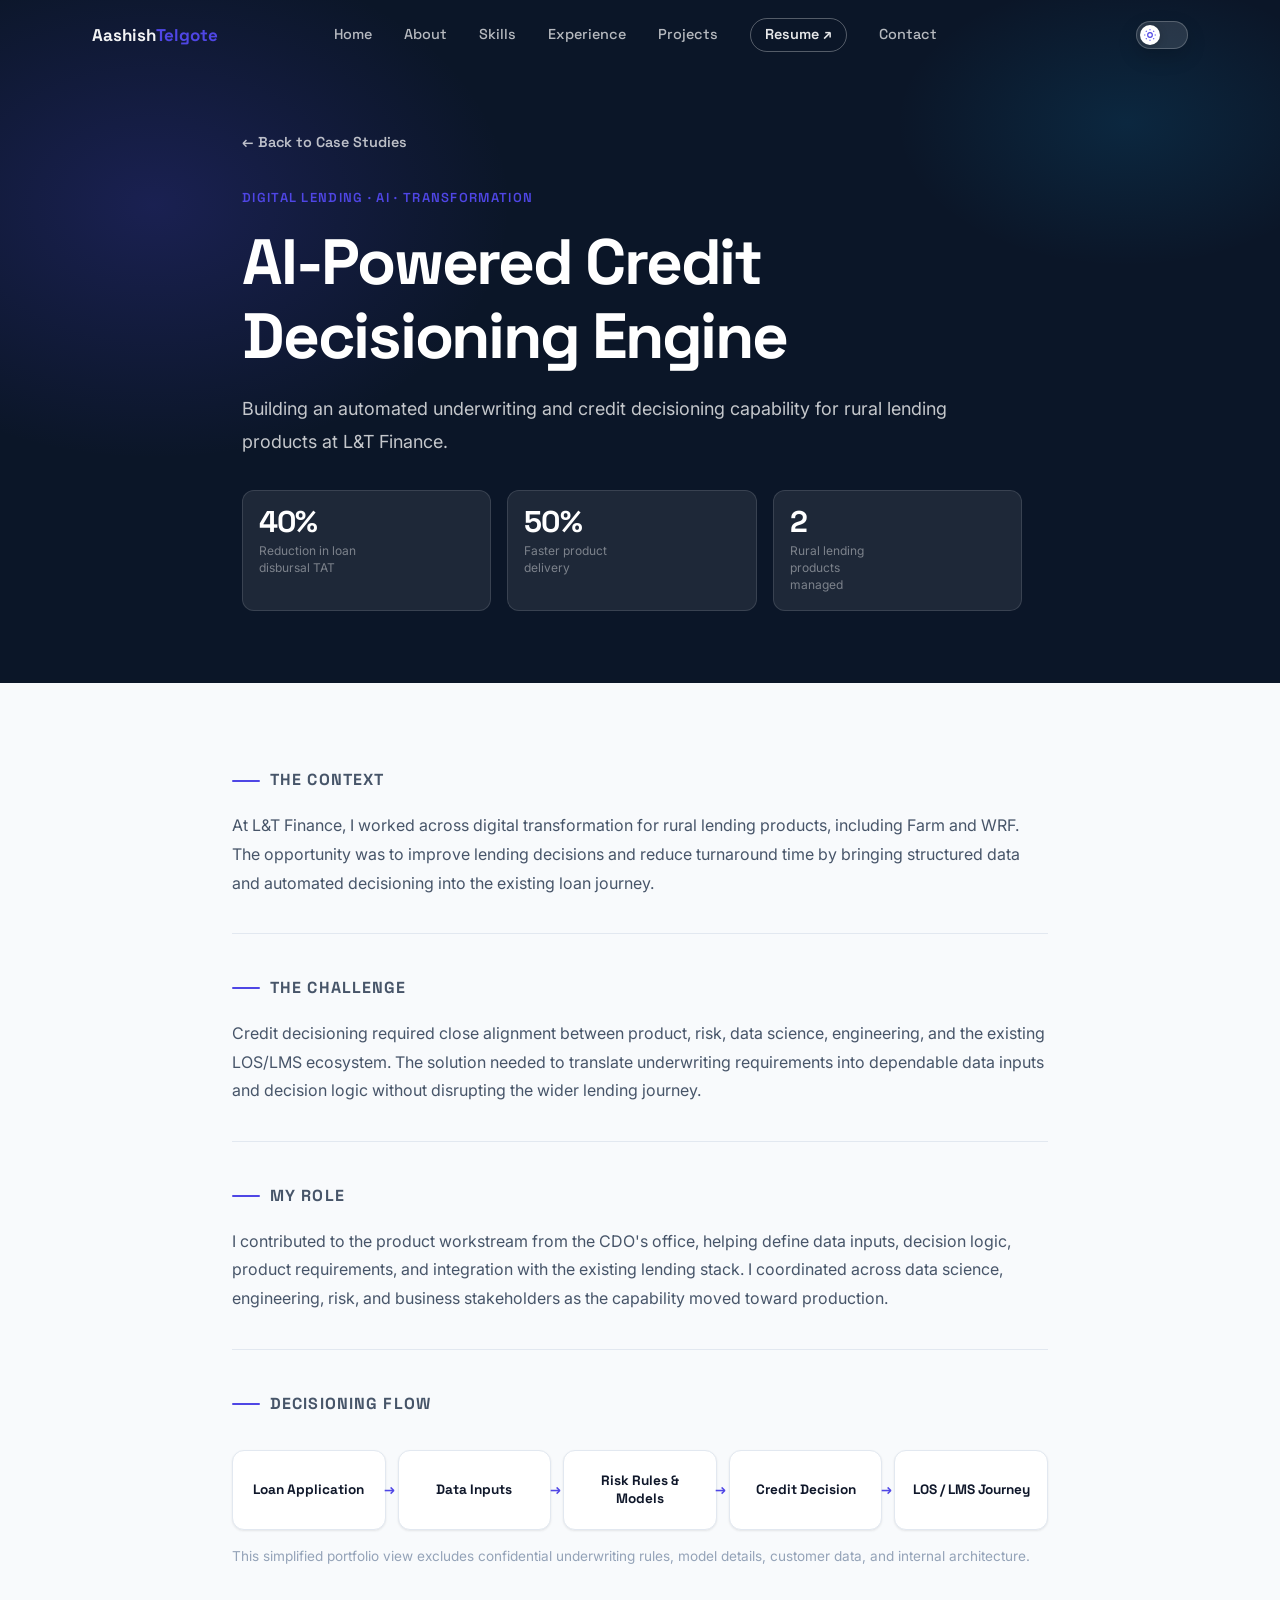
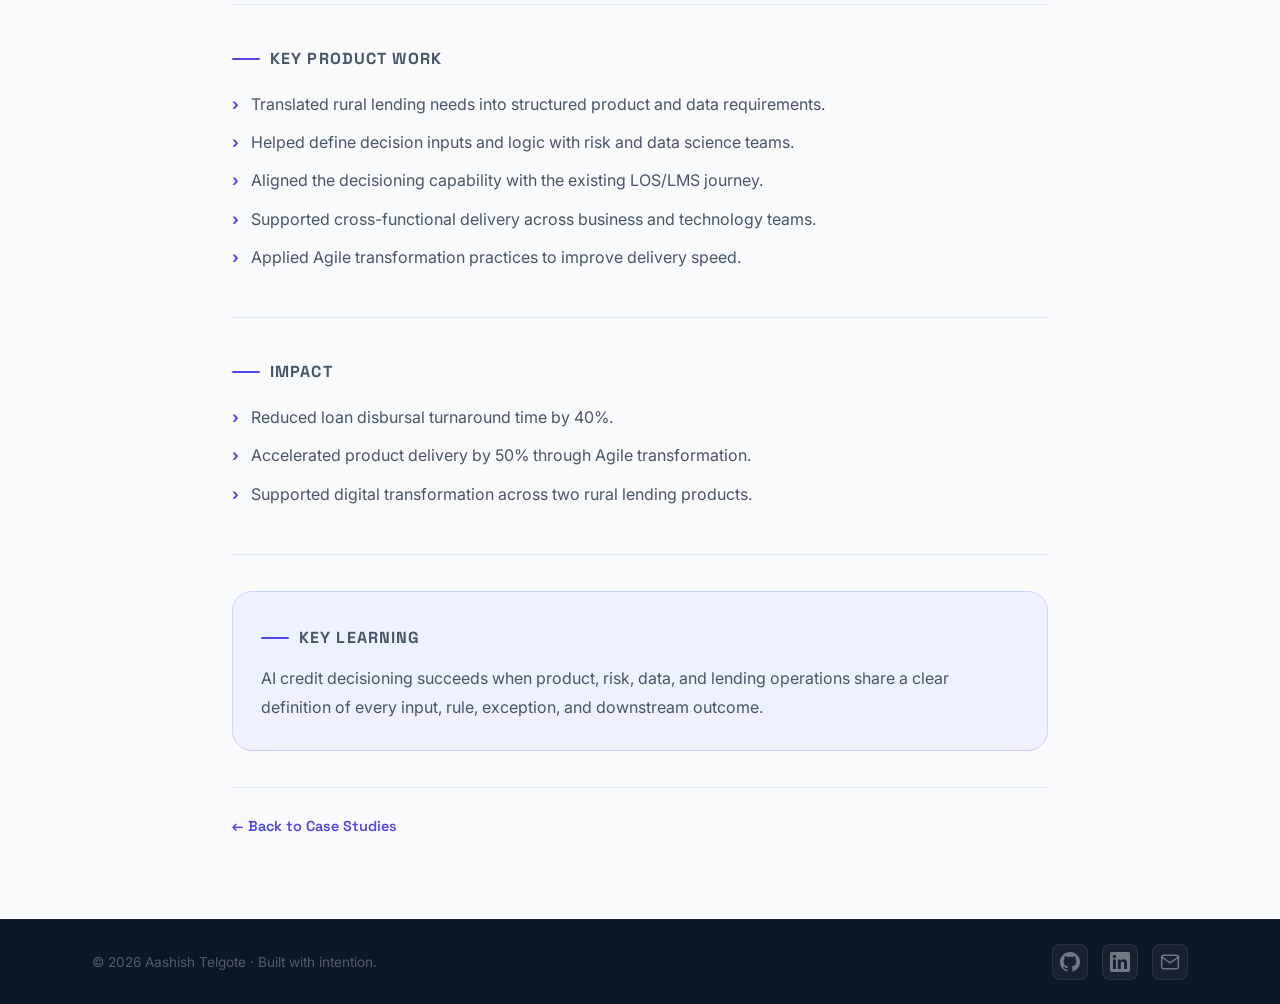
==== projects/ai/credit-decisioning-engine.html @ 2819de30 "Enhance case study carousel and add project pages" ====
<!DOCTYPE html>
<html lang="en">
<head>
  <meta charset="UTF-8" />
  <meta name="viewport" content="width=device-width, initial-scale=1.0" />
  <meta name="description" content="Case study on an AI-powered underwriting and credit decisioning engine for rural lending products at L&amp;T Finance." />
  <title>AI-Powered Credit Decisioning Engine | Aashish Telgote Case Study</title>
  <meta name="author" content="Aashish Telgote">
  <link rel="icon" type="image/svg+xml" href="../../assets/images/favicon/favicon.svg">
  <link rel="icon" type="image/x-icon" href="../../assets/images/favicon/favicon.ico">
  <link rel="icon" type="image/png" sizes="32x32" href="../../assets/images/favicon/favicon-32x32.png">
  <link rel="icon" type="image/png" sizes="16x16" href="../../assets/images/favicon/favicon-16x16.png">
  <link rel="apple-touch-icon" sizes="180x180" href="../../assets/images/favicon/apple-touch-icon.png">
  <link rel="manifest" href="../../assets/images/favicon/site.webmanifest">
  <meta property="og:type" content="article">
  <meta property="og:url" content="https://aashishlabs.github.io/projects/ai/credit-decisioning-engine.html">
  <meta property="og:title" content="AI-Powered Credit Decisioning Engine | Aashish Telgote Case Study">
  <meta property="og:description" content="Building an AI-powered underwriting and credit decisioning engine for rural lending products.">
  <meta property="og:image" content="https://aashishlabs.github.io/assets/images/favicon/og-image.jpg">
  <link rel="preconnect" href="https://fonts.googleapis.com" />
  <link rel="preconnect" href="https://fonts.gstatic.com" crossorigin />
  <link href="https://fonts.googleapis.com/css2?family=Space+Grotesk:wght@400;500;600;700&family=Inter:ital,wght@0,400;0,500;0,600;1,400&display=swap" rel="stylesheet" />
  <script>
    (() => {
      const storedTheme = localStorage.getItem('theme');
      const prefersDark = window.matchMedia('(prefers-color-scheme: dark)').matches;
      document.documentElement.dataset.theme = storedTheme || (prefersDark ? 'dark' : 'light');
    })();
  </script>
  <link rel="stylesheet" href="../../assets/css/style.css?v=1.6" />
</head>
<body>
  <header class="nav" id="nav">
    <div class="container nav__inner">
      <a href="../../index.html#hero" class="nav__logo" aria-label="Home">Aashish<span>Telgote</span></a>
      <nav class="nav__links" id="navLinks" aria-label="Primary navigation">
        <a href="../../index.html#hero">Home</a>
        <a href="../../index.html#about">About</a>
        <a href="../../index.html#skills">Skills</a>
        <a href="../../index.html#experience">Experience</a>
        <a href="../../index.html#case-studies">Projects</a>
        <a href="../../assets/files/Aashish_Telgote_Resume.pdf" class="nav__resume" target="_blank" rel="noopener">Resume ↗</a>
        <a href="../../index.html#contact">Contact</a>
      </nav>
      <button class="theme-toggle" id="themeToggle" type="button" aria-label="Switch to dark mode" aria-pressed="false">
        <span class="theme-toggle__track" aria-hidden="true"><span class="theme-toggle__thumb">
          <svg class="theme-toggle__icon theme-toggle__icon--sun" width="14" height="14" viewBox="0 0 24 24" fill="none" stroke="currentColor" stroke-width="2" aria-hidden="true"><circle cx="12" cy="12" r="4"></circle><path d="M12 2v2"></path><path d="M12 20v2"></path><path d="m4.93 4.93 1.41 1.41"></path><path d="m17.66 17.66 1.41 1.41"></path><path d="M2 12h2"></path><path d="M20 12h2"></path><path d="m6.34 17.66-1.41 1.41"></path><path d="m19.07 4.93-1.41 1.41"></path></svg>
          <svg class="theme-toggle__icon theme-toggle__icon--moon" width="14" height="14" viewBox="0 0 24 24" fill="none" stroke="currentColor" stroke-width="2" aria-hidden="true"><path d="M20.98 12.74A8.5 8.5 0 0 1 11.26 3.02 7.5 7.5 0 1 0 20.98 12.74Z"></path></svg>
        </span></span>
      </button>
      <button type="button" class="nav__toggle" id="navToggle" aria-label="Toggle navigation" aria-expanded="false" aria-controls="navLinks"><span></span><span></span><span></span></button>
    </div>
  </header>

  <main>
    <section class="case-hero section--dark">
      <div class="container case-hero__inner">
        <a href="../../index.html#case-studies" class="case-back">← Back to Case Studies</a>
        <p class="eyebrow">Digital Lending · AI · Transformation</p>
        <h1 class="case-title">AI-Powered Credit Decisioning Engine</h1>
        <p class="case-intro">Building an automated underwriting and credit decisioning capability for rural lending products at L&amp;T Finance.</p>
        <div class="case-metrics" aria-label="Key outcomes">
          <div class="metric"><span class="metric__val">40%</span><span class="metric__label">Reduction in loan disbursal TAT</span></div>
          <div class="metric"><span class="metric__val">50%</span><span class="metric__label">Faster product delivery</span></div>
          <div class="metric"><span class="metric__val">2</span><span class="metric__label">Rural lending products managed</span></div>
        </div>
      </div>
    </section>
    <section class="section">
      <div class="container case-study">
        <article class="case-section reveal"><p class="section-label">The Context</p><p>At L&amp;T Finance, I worked across digital transformation for rural lending products, including Farm and WRF. The opportunity was to improve lending decisions and reduce turnaround time by bringing structured data and automated decisioning into the existing loan journey.</p></article>
        <article class="case-section reveal"><p class="section-label">The Challenge</p><p>Credit decisioning required close alignment between product, risk, data science, engineering, and the existing LOS/LMS ecosystem. The solution needed to translate underwriting requirements into dependable data inputs and decision logic without disrupting the wider lending journey.</p></article>
        <article class="case-section reveal"><p class="section-label">My Role</p><p>I contributed to the product workstream from the CDO's office, helping define data inputs, decision logic, product requirements, and integration with the existing lending stack. I coordinated across data science, engineering, risk, and business stakeholders as the capability moved toward production.</p></article>
        <article class="case-section reveal"><p class="section-label">Decisioning Flow</p><div class="product-flow" aria-label="Simplified credit decisioning flow"><span>Loan Application</span><span>Data Inputs</span><span>Risk Rules &amp; Models</span><span>Credit Decision</span><span>LOS / LMS Journey</span></div><p class="case-note">This simplified portfolio view excludes confidential underwriting rules, model details, customer data, and internal architecture.</p></article>
        <article class="case-section reveal"><p class="section-label">Key Product Work</p><ul class="case-list"><li>Translated rural lending needs into structured product and data requirements.</li><li>Helped define decision inputs and logic with risk and data science teams.</li><li>Aligned the decisioning capability with the existing LOS/LMS journey.</li><li>Supported cross-functional delivery across business and technology teams.</li><li>Applied Agile transformation practices to improve delivery speed.</li></ul></article>
        <article class="case-section reveal"><p class="section-label">Impact</p><ul class="case-list"><li>Reduced loan disbursal turnaround time by 40%.</li><li>Accelerated product delivery by 50% through Agile transformation.</li><li>Supported digital transformation across two rural lending products.</li></ul></article>
        <article class="case-section case-section--learning reveal"><p class="section-label">Key Learning</p><p>AI credit decisioning succeeds when product, risk, data, and lending operations share a clear definition of every input, rule, exception, and downstream outcome.</p></article>
        <div class="case-bottom-nav reveal"><a href="../../index.html#case-studies" class="case-back">← Back to Case Studies</a></div>
      </div>
    </section>
  </main>
  <footer class="footer">
    <div class="container footer__inner">
      <span>© 2026 Aashish Telgote · Built with intention.</span>
      <div class="footer__links">
        <a href="https://github.com/aashishlabs" target="_blank" rel="noopener" aria-label="GitHub" class="footer__icon"><svg width="20" height="20" viewBox="0 0 24 24" fill="currentColor" aria-hidden="true"><path d="M12 0C5.37 0 0 5.37 0 12c0 5.3 3.438 9.8 8.205 11.385.6.113.82-.258.82-.577 0-.285-.01-1.04-.015-2.04-3.338.724-4.042-1.61-4.042-1.61-.546-1.385-1.335-1.755-1.335-1.755-1.087-.744.084-.729.084-.729 1.205.084 1.838 1.236 1.838 1.236 1.07 1.835 2.809 1.305 3.495.998.108-.776.417-1.305.76-1.605-2.665-.3-5.466-1.332-5.466-5.93 0-1.31.465-2.38 1.235-3.22-.135-.303-.54-1.523.105-3.176 0 0 1.005-.322 3.3 1.23.96-.267 1.98-.399 3-.405 1.02.006 2.04.138 3 .405 2.28-1.552 3.285-1.23 3.285-1.23.645 1.653.24 2.873.12 3.176.765.84 1.23 1.91 1.23 3.22 0 4.61-2.805 5.625-5.475 5.92.42.36.81 1.096.81 2.22 0 1.606-.015 2.896-.015 3.286 0 .315.21.69.825.57C20.565 21.795 24 17.295 24 12c0-6.63-5.37-12-12-12"/></svg></a>
        <a href="https://www.linkedin.com/in/aashishtelgote" target="_blank" rel="noopener" aria-label="LinkedIn" class="footer__icon"><svg width="20" height="20" viewBox="0 0 24 24" fill="currentColor" aria-hidden="true"><path d="M20.447 20.452h-3.554v-5.569c0-1.328-.027-3.037-1.852-3.037-1.853 0-2.136 1.445-2.136 2.939v5.667H9.351V9h3.414v1.561h.046c.477-.9 1.637-1.85 3.37-1.85 3.601 0 4.267 2.37 4.267 5.455v6.286zM5.337 7.433a2.062 2.062 0 0 1-2.063-2.065 2.064 2.064 0 1 1 2.063 2.065zm1.782 13.019H3.555V9h3.564v11.452zM22.225 0H1.771C.792 0 0 .774 0 1.729v20.542C0 23.227.792 24 1.771 24h20.451C23.2 24 24 23.227 24 22.271V1.729C24 .774 23.2 0 22.222 0h.003z"/></svg></a>
        <a href="mailto:aashish.telgote@gmail.com" aria-label="Email" class="footer__icon"><svg width="20" height="20" viewBox="0 0 24 24" fill="none" stroke="currentColor" stroke-width="1.75" aria-hidden="true"><path d="M4 4h16c1.1 0 2 .9 2 2v12c0 1.1-.9 2-2 2H4c-1.1 0-2-.9-2-2V6c0-1.1.9-2 2-2z"/><polyline points="22,6 12,13 2,6"/></svg></a>
      </div>
    </div>
  </footer>
  <script>
    (() => {
      'use strict';
      const nav = document.getElementById('nav');
      const onScroll = () => nav.classList.toggle('nav--scrolled', window.scrollY > 60);
      window.addEventListener('scroll', onScroll, { passive: true });
      onScroll();
      const themeToggle = document.getElementById('themeToggle');
      const setTheme = theme => { const isDark = theme === 'dark'; document.documentElement.dataset.theme = theme; localStorage.setItem('theme', theme); themeToggle.setAttribute('aria-pressed', String(isDark)); themeToggle.setAttribute('aria-label', 'Switch to ' + (isDark ? 'light' : 'dark') + ' mode'); };
      setTheme(document.documentElement.dataset.theme || 'light');
      themeToggle.addEventListener('click', () => setTheme(document.documentElement.dataset.theme === 'dark' ? 'light' : 'dark'));
      const toggle = document.getElementById('navToggle');
      const navLinks = document.getElementById('navLinks');
      const closeMobileNav = () => { toggle.setAttribute('aria-expanded', 'false'); nav.classList.remove('nav--menu-open'); navLinks.classList.remove('nav__links--open'); document.body.classList.remove('no-scroll'); };
      toggle.addEventListener('click', () => { const shouldOpen = toggle.getAttribute('aria-expanded') !== 'true'; toggle.setAttribute('aria-expanded', String(shouldOpen)); nav.classList.toggle('nav--menu-open', shouldOpen); navLinks.classList.toggle('nav__links--open', shouldOpen); document.body.classList.toggle('no-scroll', shouldOpen); });
      navLinks.querySelectorAll('a').forEach(link => link.addEventListener('click', closeMobileNav));
      const revealEls = document.querySelectorAll('.reveal');
      if ('IntersectionObserver' in window) { const revealObserver = new IntersectionObserver(entries => { entries.forEach(entry => { if (entry.isIntersecting) { entry.target.classList.add('revealed'); revealObserver.unobserve(entry.target); } }); }, { threshold: 0.12, rootMargin: '0px 0px -40px 0px' }); revealEls.forEach(el => revealObserver.observe(el)); } else { revealEls.forEach(el => el.classList.add('revealed')); }
    })();
  </script>
</body>
</html>
---- assets/css/style.css ----
/* ═══════════════════════════════════════════════
   AASHISH TELGOTE PORTFOLIO — STYLESHEET v3
   Premium Edition: tighter hierarchy, editorial labels
═══════════════════════════════════════════════ */

/* ────────────────────────────────────
   DESIGN TOKENS
──────────────────────────────────── */
:root {
  --bg: #F8FAFC;
  --bg-alt: #F1F5F9;
  --bg-dark: #0B1628;

  --text: #0F172A;
  --text-secondary: #475569;
  --text-muted: #94A3B8;

  --accent: #4F46E5;
  --accent-hover: #4338CA;
  --accent-light: #EEF2FF;
  --accent-border: #C7D2FE;

  --success: #059669;
  --border: #E2E8F0;
  --border-strong: #CBD5E1;

  --font-display: 'Space Grotesk', system-ui, sans-serif;
  --font-body: 'Inter', system-ui, sans-serif;

  --section-py: 5rem;
  --container-width: 1160px;
  --container-px: 2rem;

  --radius-sm: 0.375rem;
  --radius: 0.75rem;
  --radius-lg: 1.25rem;

  --shadow-sm: 0 1px 3px rgba(0,0,0,0.05), 0 1px 2px rgba(0,0,0,0.04);
  --shadow:    0 4px 20px rgba(0,0,0,0.08);
  --shadow-lg: 0 20px 50px rgba(0,0,0,0.13);

  --t: 0.2s ease;
  --t-slow: 0.45s ease;
}

html[data-theme="dark"] {
  color-scheme: dark;

  --bg: #0F172A;
  --bg-alt: #111827;
  --bg-dark: #080F1F;

  --text: #F8FAFC;
  --text-secondary: #CBD5E1;
  --text-muted: #94A3B8;

  --accent: #818CF8;
  --accent-hover: #A5B4FC;
  --accent-light: rgba(129,140,248,0.16);
  --accent-border: rgba(129,140,248,0.36);

  --success: #34D399;
  --border: rgba(148,163,184,0.2);
  --border-strong: rgba(148,163,184,0.34);

  --shadow-sm: 0 1px 3px rgba(0,0,0,0.28), 0 1px 2px rgba(0,0,0,0.18);
  --shadow: 0 4px 20px rgba(0,0,0,0.3);
  --shadow-lg: 0 20px 50px rgba(0,0,0,0.42);
}


/* ────────────────────────────────────
   RESET & BASE
──────────────────────────────────── */
*, *::before, *::after { box-sizing: border-box; margin: 0; padding: 0; }

html {
  scroll-behavior: smooth;
  scroll-padding-top: 4.5rem;
  -webkit-text-size-adjust: 100%;
}

body {
  font-family: 'Inter', system-ui, sans-serif;
  font-family: var(--font-body);
  background-color: #F8FAFC;
  background-color: var(--bg);
  color: #0F172A;
  color: var(--text);
  line-height: 1.65;
  font-size: 1rem;
  -webkit-font-smoothing: antialiased;
}

body.no-scroll { overflow: hidden; }
img  { max-width: 100%; height: auto; display: block; }
a    { color: inherit; text-decoration: none; }
ul   { list-style: none; }
strong { font-weight: 600; }

/* ────────────────────────────────────
   TYPOGRAPHY — PREMIUM HIERARCHY
──────────────────────────────────── */
h1, h2, h3, h4 {
  font-family: 'Space Grotesk', system-ui, sans-serif;
  font-family: var(--font-display);
  font-weight: 700;
  line-height: 1.15;
  letter-spacing: -0.02em;
}

/* Section label: "ABOUT" / "EXPERIENCE" — premium accent-line treatment */
.section-label {
  display: inline-flex;
  align-items: center;
  gap: 0.625rem;
  font-family: 'Space Grotesk', system-ui, sans-serif;
  font-family: var(--font-display);
  font-size: 1rem;
  font-weight: 700;
  letter-spacing: 0.07em;
  text-transform: uppercase;
  color: #4F46E5;
  color: var(--accent);
  margin-bottom: 1rem;
}
.section-label::before {
  content: '';
  display: inline-block;
  width: 28px;
  height: 2px;
  background-color: #4F46E5;
  background-color: var(--accent);
  border-radius: 2px;
  flex-shrink: 0;
}
.section-label--light {
  color: rgba(199,210,254,0.9);
}
.section-label--light::before {
  background-color: rgba(199,210,254,0.7);
}

/* Section heading — confident, not oversized */
.section-heading {
  font-size: clamp(1.625rem, 3.25vw, 2.25rem);
  color: #0F172A;
  color: var(--text);
  margin-bottom: 1.25rem;
  line-height: 1.18;
  letter-spacing: -0.025em;
}
.section-heading--light { color: #ffffff; }

.section-sub {
  font-size: 1.0625rem;
  color: #475569;
  color: var(--text-secondary);
  max-width: 580px;
  margin-bottom: 3rem;
  line-height: 1.75;
}

.eyebrow {
  display: block;
  font-family: 'Space Grotesk', system-ui, sans-serif;
  font-family: var(--font-display);
  font-size: 0.8125rem;
  font-weight: 600;
  letter-spacing: 0.1em;
  text-transform: uppercase;
  color: #4F46E5;
  color: var(--accent);
  margin-bottom: 1.125rem;
}

/* ────────────────────────────────────
   LAYOUT
──────────────────────────────────── */
.container {
  max-width: 1160px;
  max-width: var(--container-width);
  margin-left: auto;
  margin-right: auto;
  padding-left: 2rem;
  padding-right: 2rem;
  padding-left: var(--container-px);
  padding-right: var(--container-px);
}

.section {
  padding-top: 5rem;
  padding-bottom: 5rem;
  padding-top: var(--section-py);
  padding-bottom: var(--section-py);
}
.section--light { background-color: #F1F5F9; background-color: var(--bg-alt); }
.section--dark  { background-color: #0B1628; background-color: var(--bg-dark); color: #fff; }

/* ────────────────────────────────────
   BUTTONS
──────────────────────────────────── */
.btn {
  display: inline-flex;
  align-items: center;
  gap: 0.5rem;
  padding: 0.6875rem 1.5rem;
  border-radius: 0.375rem;
  border-radius: var(--radius-sm);
  font-family: 'Space Grotesk', system-ui, sans-serif;
  font-family: var(--font-display);
  font-weight: 600;
  font-size: 0.9375rem;
  transition: all 0.2s ease;
  cursor: pointer;
  border: 2px solid transparent;
  white-space: nowrap;
}

.btn--primary {
  background-color: #4F46E5;
  background-color: var(--accent);
  color: #ffffff;
  border-color: #4F46E5;
  border-color: var(--accent);
}
.btn--primary:hover {
  background-color: #4338CA;
  background-color: var(--accent-hover);
  border-color: #4338CA;
  border-color: var(--accent-hover);
  transform: translateY(-2px);
  box-shadow: 0 8px 24px rgba(79,70,229,0.35);
}

.btn--ghost {
  background: rgba(255,255,255,0.08);
  color: rgba(255,255,255,0.88);
  border-color: rgba(255,255,255,0.22);
}
.btn--ghost:hover {
  background: rgba(255,255,255,0.16);
  border-color: rgba(255,255,255,0.4);
  transform: translateY(-2px);
}

/* Resume link in nav */
.nav__resume {
  font-family: 'Space Grotesk', system-ui, sans-serif;
  font-family: var(--font-display);
  font-size: 0.875rem;
  font-weight: 600 !important;
  color: rgba(255,255,255,0.9) !important;
  border: 1.5px solid rgba(255,255,255,0.3);
  padding: 0.3rem 0.875rem;
  border-radius: 50px;
  transition: background 0.2s ease, border-color 0.2s ease !important;
}
.nav__resume:hover {
  background: rgba(255,255,255,0.1);
  border-color: rgba(255,255,255,0.6);
  color: rgba(255,255,255,1) !important;
}
.nav__resume::after { display: none !important; }
.nav--scrolled .nav__resume {
  color: #4F46E5 !important;
  color: var(--accent) !important;
  border-color: #C7D2FE !important;
  border-color: var(--accent-border) !important;
  background: #EEF2FF !important;
  background: var(--accent-light) !important;
}
.nav--scrolled .nav__resume:hover {
  background: #C7D2FE !important;
  background: var(--accent-border) !important;
}

/* Hero buttons: both same outline; hover → indigo fill */
.btn--hero {
  background: transparent;
  color: rgba(255,255,255,0.9);
  border: 1.5px solid rgba(255,255,255,0.3);
}
.btn--hero:hover {
  background-color: #4F46E5;
  background-color: var(--accent);
  border-color: #4F46E5;
  border-color: var(--accent);
  color: #ffffff;
  transform: translateY(-2px);
  box-shadow: 0 8px 24px rgba(79,70,229,0.38);
}

/* ────────────────────────────────────
   NAVIGATION
──────────────────────────────────── */
.nav {
  position: fixed;
  top: 0; left: 0; right: 0;
  z-index: 100;
  padding-top: 1.125rem;
  padding-bottom: 1.125rem;
  transition: background 0.45s ease, box-shadow 0.45s ease, padding 0.3s ease;
}
.nav--scrolled {
  background: rgba(248,250,252,0.96);
  backdrop-filter: blur(16px);
  -webkit-backdrop-filter: blur(16px);
  box-shadow: 0 1px 0 #E2E8F0;
  padding-top: 0.75rem;
  padding-bottom: 0.75rem;
}

.nav__inner {
  display: flex;
  flex-direction: row;
  align-items: center;
  gap: 2rem;
}

.nav__logo {
  font-family: 'Space Grotesk', system-ui, sans-serif;
  font-family: var(--font-display);
  font-weight: 700;
  font-size: 1.0625rem;
  color: rgba(255,255,255,0.95);
  flex-shrink: 0;
  transition: color 0.2s ease;
}
.nav--scrolled .nav__logo { color: #0F172A; color: var(--text); }
.nav__logo span { color: #4F46E5; color: var(--accent); }

.nav__links {
  display: flex;
  flex-direction: row;
  align-items: center;
  gap: 2rem;
  margin-left: auto;
  margin-right: auto;
  list-style: none;
  padding: 0;
}
.nav__links a {
  font-family: 'Space Grotesk', system-ui, sans-serif;
  font-family: var(--font-display);
  font-size: 0.9rem;
  font-weight: 500;
  color: rgba(255,255,255,0.7);
  transition: color 0.2s ease;
  position: relative;
  padding-top: 0.25rem;
  padding-bottom: 0.25rem;
}
.nav--scrolled .nav__links a { color: #475569; color: var(--text-secondary); }

.nav__links a::after {
  content: '';
  position: absolute;
  bottom: -2px; left: 0;
  width: 0; height: 2px;
  background: #4F46E5;
  background: var(--accent);
  border-radius: 2px;
  transition: width 0.2s ease;
}
.nav__links a:hover,
.nav__links a.active { color: #fff; }
.nav--scrolled .nav__links a:hover,
.nav--scrolled .nav__links a.active { color: #4F46E5; color: var(--accent); }
.nav__links a:hover::after,
.nav__links a.active::after { width: 100%; }

.nav__toggle {
  display: none;
  flex-direction: column;
  justify-content: center;
  gap: 5px;
  background: none;
  border: none;
  cursor: pointer;
  padding: 6px;
  color: rgba(255,255,255,0.9);
  margin-left: auto;
}
.nav--scrolled .nav__toggle { color: #0F172A; color: var(--text); }
.nav__toggle span {
  display: block;
  width: 22px; height: 2px;
  background: currentColor;
  border-radius: 2px;
  transition: transform 0.2s ease, opacity 0.2s ease;
}


/* Theme toggle */
.theme-toggle {
  display: inline-flex;
  align-items: center;
  justify-content: center;
  flex-shrink: 0;
  margin-left: auto;
  padding: 0;
  background: transparent;
  border: 0;
  cursor: pointer;
  color: #0F172A;
}
.theme-toggle__track {
  position: relative;
  display: inline-flex;
  align-items: center;
  width: 52px;
  height: 28px;
  padding: 3px;
  border-radius: 999px;
  background: rgba(255,255,255,0.12);
  border: 1px solid rgba(255,255,255,0.22);
  box-shadow: 0 8px 20px rgba(0,0,0,0.16);
  transition: background 0.2s ease, border-color 0.2s ease;
}
.theme-toggle__thumb {
  display: inline-flex;
  align-items: center;
  justify-content: center;
  width: 20px;
  height: 20px;
  border-radius: 50%;
  background: #ffffff;
  color: #4F46E5;
  box-shadow: 0 2px 8px rgba(0,0,0,0.2);
  transform: translateX(0);
  transition: transform 0.2s ease, color 0.2s ease, background 0.2s ease;
}
.theme-toggle__icon {
  position: absolute;
  transition: opacity 0.2s ease, transform 0.2s ease;
}
.theme-toggle__icon--moon {
  opacity: 0;
  transform: scale(0.72);
}
.nav--scrolled .theme-toggle__track {
  background: #EEF2FF;
  background: var(--accent-light);
  border-color: #C7D2FE;
  border-color: var(--accent-border);
  box-shadow: none;
}
html[data-theme="dark"] .theme-toggle__track {
  background: rgba(129,140,248,0.22);
  border-color: rgba(165,180,252,0.42);
}
html[data-theme="dark"] .theme-toggle__thumb {
  background: #0F172A;
  color: #C7D2FE;
  transform: translateX(24px);
}
html[data-theme="dark"] .theme-toggle__icon--sun {
  opacity: 0;
  transform: scale(0.72);
}
html[data-theme="dark"] .theme-toggle__icon--moon {
  opacity: 1;
  transform: scale(1);
}

html[data-theme="dark"] .nav--scrolled {
  background: rgba(15,23,42,0.94);
  box-shadow: 0 1px 0 var(--border);
}
html[data-theme="dark"] .nav--scrolled .nav__logo,
html[data-theme="dark"] .nav--scrolled .nav__toggle {
  color: var(--text);
}
html[data-theme="dark"] .nav--scrolled .nav__links a {
  color: var(--text-secondary);
}
html[data-theme="dark"] .nav--scrolled .nav__resume {
  color: var(--accent) !important;
  background: var(--accent-light) !important;
  border-color: var(--accent-border) !important;
}
html[data-theme="dark"] .nav--scrolled .nav__resume:hover {
  background: rgba(129,140,248,0.26) !important;
}
html[data-theme="dark"] .section--light,
html[data-theme="dark"] .project-card__impact {
  background-color: var(--bg-alt);
}
html[data-theme="dark"] .bring-item,
html[data-theme="dark"] .skill-card,
html[data-theme="dark"] .timeline__card,
html[data-theme="dark"] .project-card,
html[data-theme="dark"] .cert-card,
html[data-theme="dark"] .edu-card {
  background: #111827;
  border-color: var(--border);
  box-shadow: var(--shadow-sm);
}
html[data-theme="dark"] .timeline__card--earlier {
  background: #0F172A;
  border-color: var(--border-strong);
}
html[data-theme="dark"] .timeline__dot {
  border-color: var(--bg-alt);
}
html[data-theme="dark"] .timeline__logo--img {
  background: #ffffff;
  border-color: rgba(255,255,255,0.18);
}
html[data-theme="dark"] .timeline__footer,
html[data-theme="dark"] .project-card__impact,
html[data-theme="dark"] .impact-item:first-child {
  border-color: var(--border);
}
html[data-theme="dark"] .project-card:hover,
html[data-theme="dark"] .timeline__card:hover,
html[data-theme="dark"] .cert-card:hover {
  border-color: var(--accent-border);
  box-shadow: var(--shadow);
}
html[data-theme="dark"] .project-card__tag,
html[data-theme="dark"] .tag,
html[data-theme="dark"] .tag--accent,
html[data-theme="dark"] .timeline__period,
html[data-theme="dark"] .cert-card__year {
  background: var(--accent-light);
  border-color: var(--accent-border);
  color: var(--accent);
}

/* ────────────────────────────────────
   HERO — REBALANCED
──────────────────────────────────── */
.hero {
  background-color: #0B1628;
  background-color: var(--bg-dark);
  padding-top: 5.5rem;       /* tighter — content starts just below the nav */
  padding-bottom: 3.5rem;
  min-height: 100vh;
  min-height: 100svh;
  display: flex;
  flex-direction: column;
  align-items: stretch;
  justify-content: center;
  position: relative;
  overflow: hidden;
}

/* Colour wash: subtle radial glow */
.hero::before {
  content: '';
  position: absolute;
  inset: 0;
  background:
    radial-gradient(ellipse 55% 65% at 12% 52%, rgba(79,70,229,0.2) 0%, transparent 58%),
    radial-gradient(ellipse 40% 45% at 88% 18%, rgba(14,165,233,0.13) 0%, transparent 48%);
  pointer-events: none;
  z-index: 0;
}

/* Dot-grid texture */
.hero::after {
  content: '';
  position: absolute;
  inset: 0;
  background-image: radial-gradient(rgba(255,255,255,0.025) 1px, transparent 1px);
  background-size: 30px 30px;
  pointer-events: none;
  z-index: 0;
}

.hero__inner {
  display: grid;
  /* Text gets more space; photo fills right column naturally */
  grid-template-columns: 1.25fr 1fr;
  align-items: flex-start;   /* both columns start at the same top point */
  gap: 3.5rem;
  position: relative;
  z-index: 1;
  width: 100%;
}

.hero__content {
  max-width: 580px;
}

/* HEADLINE: tighter, more controlled */
.hero__headline {
  font-size: clamp(1.875rem, 3.8vw, 3.125rem);
  color: #ffffff;
  line-height: 1.1;
  margin-bottom: 1.25rem;
  letter-spacing: -0.03em;
}
.hero__headline em {
  font-style: normal;
  background: linear-gradient(128deg, #818CF8 15%, #38BDF8 85%);
  -webkit-background-clip: text;
  -webkit-text-fill-color: transparent;
  background-clip: text;
}

.hero__sub {
  font-size: 1.0625rem;
  color: rgba(255,255,255,0.58);
  line-height: 1.75;
  margin-bottom: 2rem;
  max-width: 500px;
}

.hero__actions {
  display: flex;
  flex-direction: row;
  gap: 0.875rem;
  flex-wrap: wrap;
  margin-bottom: 3rem;
}

/* Metrics bar */
.hero__metrics {
  display: flex;
  flex-direction: row;
  gap: 2.5rem;
  padding-top: 2rem;
  border-top: 1px solid rgba(255,255,255,0.09);
  flex-wrap: wrap;
}
.metric__val {
  display: block;
  font-family: 'Space Grotesk', system-ui, sans-serif;
  font-family: var(--font-display);
  font-size: 1.875rem;
  font-weight: 700;
  color: #ffffff;
  line-height: 1;
  letter-spacing: -0.03em;
}
.metric__label {
  display: block;
  font-size: 0.75rem;
  color: rgba(255,255,255,0.42);
  margin-top: 0.375rem;
  line-height: 1.4;
  max-width: 100px;
}

/* Portrait: top-aligned, fills the right column */
.hero__portrait {
  display: flex;
  justify-content: flex-end;  /* pushes photo to the right edge of its column */
  align-items: flex-start;    /* sticks to the top — "top right" positioning */
  padding-top: 0.5rem;        /* subtle top nudge to optically align with headline */
}
.portrait-wrapper {
  width: 100%;
  max-width: 380px;
  aspect-ratio: 4 / 5;       /* portrait orientation — taller than wide */
  border-radius: 1.5rem;      /* rounded rectangular, NOT circular */
  overflow: hidden;
  border: 1px solid rgba(79,70,229,0.25);
  box-shadow:
    0 2px 0 rgba(255,255,255,0.06) inset,   /* subtle top sheen */
    0 24px 64px rgba(0,0,0,0.55),
    0 0 0 1px rgba(79,70,229,0.1);
  background: linear-gradient(145deg, #1a2d4f 0%, #2a3d6b 100%);
}
.portrait-wrapper img {
  width: 100%; height: 100%;
  object-fit: cover;
  object-position: center top;
}

/* Scroll hint */
.hero__scroll-hint {
  position: absolute;
  bottom: 1.75rem;
  left: 50%;
  transform: translateX(-50%);
  display: flex;
  flex-direction: column;
  align-items: center;
  gap: 0.5rem;
  color: rgba(255,255,255,0.25);
  font-size: 0.625rem;
  font-family: 'Space Grotesk', system-ui, sans-serif;
  font-family: var(--font-display);
  letter-spacing: 0.14em;
  text-transform: uppercase;
  z-index: 1;
  animation: bounce 2.4s ease-in-out infinite;
}
@keyframes bounce {
  0%, 100% { transform: translateX(-50%) translateY(0); }
  55%       { transform: translateX(-50%) translateY(7px); }
}

/* ────────────────────────────────────
   ABOUT
──────────────────────────────────── */
.about__grid {
  display: grid;
  grid-template-columns: 1fr 1fr;
  gap: 5rem;
  align-items: start;
}

.about__bio .section-heading { margin-bottom: 1.5rem; }
.about__bio p {
  color: #475569;
  color: var(--text-secondary);
  margin-bottom: 1.125rem;
  line-height: 1.8;
  font-size: 1rem;
}
.about__bio p:last-of-type { margin-bottom: 0; }

.about__links {
  display: flex;
  flex-direction: row;
  gap: 1.5rem;
  margin-top: 2rem;
}
.social-link {
  display: inline-flex;
  align-items: center;
  gap: 0.5rem;
  font-family: 'Space Grotesk', system-ui, sans-serif;
  font-family: var(--font-display);
  font-weight: 600;
  font-size: 0.9rem;
  color: #4F46E5;
  color: var(--accent);
  transition: opacity 0.2s ease;
}
.social-link:hover { opacity: 0.7; }

.pillars-heading {
  font-family: 'Space Grotesk', system-ui, sans-serif;
  font-family: var(--font-display);
  font-size: 0.75rem;
  font-weight: 700;
  letter-spacing: 0.1em;
  text-transform: uppercase;
  color: #94A3B8;
  color: var(--text-muted);
  margin-bottom: 1.625rem;
}

.bring-list {
  display: flex;
  flex-direction: column;
  gap: 1.375rem;
  list-style: none;
  padding: 0;
}
.bring-item {
  display: flex;
  flex-direction: row;
  gap: 0.875rem;
  align-items: flex-start;
  padding: 1rem 1.125rem;
  background: #fff;
  border: 1px solid #E2E8F0;
  border: 1px solid var(--border);
  border-radius: 0.75rem;
  border-radius: var(--radius);
  transition: border-color 0.2s ease, box-shadow 0.2s ease;
}
.bring-item:hover {
  border-color: #C7D2FE;
  border-color: var(--accent-border);
  box-shadow: 0 4px 16px rgba(79,70,229,0.07);
}
.bring-icon {
  font-size: 1.125rem;
  flex-shrink: 0;
  margin-top: 0.1rem;
  line-height: 1;
}
.bring-item strong {
  display: block;
  font-family: 'Space Grotesk', system-ui, sans-serif;
  font-family: var(--font-display);
  font-size: 0.9rem;
  font-weight: 600;
  color: #0F172A;
  color: var(--text);
  margin-bottom: 0.2rem;
}
.bring-item p {
  font-size: 0.875rem;
  color: #475569;
  color: var(--text-secondary);
  line-height: 1.6;
  margin: 0;
}

/* ────────────────────────────────────
   SKILLS
──────────────────────────────────── */
.skills__grid {
  display: grid;
  grid-template-columns: repeat(2, 1fr);
  gap: 1.25rem;
}

.skill-card {
  background: #ffffff;
  border: 1px solid #E2E8F0;
  border: 1px solid var(--border);
  border-radius: 1.25rem;
  border-radius: var(--radius-lg);
  padding: 1.75rem;
  box-shadow: 0 1px 3px rgba(0,0,0,0.05);
  transition: transform 0.2s ease, box-shadow 0.2s ease, border-color 0.2s ease;
}
.skill-card:hover {
  transform: translateY(-3px);
  box-shadow: 0 8px 24px rgba(0,0,0,0.08);
  border-color: #CBD5E1;
  border-color: var(--border-strong);
}
.skill-card--accent {
  background: #EEF2FF;
  background: var(--accent-light);
  border-color: #C7D2FE;
  border-color: var(--accent-border);
}
.skill-card--accent:hover {
  border-color: #a5b4fc;
}
.skill-card__title {
  font-family: 'Space Grotesk', system-ui, sans-serif;
  font-family: var(--font-display);
  font-size: 0.9rem;
  font-weight: 700;
  color: #0F172A;
  color: var(--text);
  margin-bottom: 1.125rem;
  display: flex;
  align-items: center;
  gap: 0.5rem;
}
.skill-card__title::before {
  content: '';
  display: inline-block;
  width: 3px;
  height: 14px;
  background: #4F46E5;
  background: var(--accent);
  border-radius: 2px;
  flex-shrink: 0;
}
.skill-card--accent .skill-card__title::before {
  background: #4F46E5;
  background: var(--accent);
}

.tags {
  display: flex;
  flex-wrap: wrap;
  gap: 0.4375rem;
}
.tag {
  display: inline-block;
  padding: 0.3rem 0.6875rem;
  background: #F1F5F9;
  background: var(--bg-alt);
  border: 1px solid #E2E8F0;
  border: 1px solid var(--border);
  border-radius: 50px;
  font-size: 0.8rem;
  color: #475569;
  color: var(--text-secondary);
  font-weight: 500;
  white-space: nowrap;
  line-height: 1;
  transition: background 0.15s ease, color 0.15s ease;
}
.skill-card__more {
  display: none;
}

.tag:hover {
  background: #E2E8F0;
  color: #0F172A;
}
.tag--accent {
  background: rgba(79,70,229,0.09);
  border-color: #C7D2FE;
  border-color: var(--accent-border);
  color: #4338CA;
  color: var(--accent-hover);
}
.tag--accent:hover {
  background: rgba(79,70,229,0.16);
}

/* ────────────────────────────────────
   EXPERIENCE TIMELINE
──────────────────────────────────── */
.timeline {
  position: relative;
  padding-left: 2.75rem;
}
.timeline::before {
  content: '';
  position: absolute;
  left: 0.5625rem;
  top: 0.7rem;
  bottom: 2rem;
  width: 1.5px;
  background: linear-gradient(to bottom, #4F46E5 0%, rgba(79,70,229,0.06) 100%);
}

.timeline__item {
  position: relative;
  margin-bottom: 2rem;
}
.timeline__item:last-child { margin-bottom: 0; }

.timeline__dot {
  position: absolute;
  left: -2.2rem;
  top: 0.65rem;
  width: 12px; height: 12px;
  border-radius: 50%;
  background: #4F46E5;
  background: var(--accent);
  border: 2.5px solid #F1F5F9;
  border: 2.5px solid var(--bg-alt);
  box-shadow: 0 0 0 3px rgba(79,70,229,0.2);
}
.timeline__dot--muted {
  background: #CBD5E1;
  background: var(--border-strong);
  box-shadow: 0 0 0 3px rgba(0,0,0,0.05);
}

.timeline__card {
  background: #ffffff;
  border: 1px solid #E2E8F0;
  border: 1px solid var(--border);
  border-radius: 1.25rem;
  border-radius: var(--radius-lg);
  padding: 1.625rem 1.875rem;
  box-shadow: 0 1px 3px rgba(0,0,0,0.04);
  transition: box-shadow 0.2s ease, transform 0.2s ease, border-color 0.2s ease;
}
.timeline__card:hover {
  box-shadow: 0 8px 28px rgba(0,0,0,0.09);
  transform: translateX(5px);
  border-color: #CBD5E1;
  border-color: var(--border-strong);
}
.timeline__card--earlier {
  background: #F8FAFC;
  background: var(--bg);
  border-style: dashed;
  border-color: #CBD5E1;
  border-color: var(--border-strong);
}
.timeline__card--earlier:hover { transform: none; }

/* Experience card: company header */
.timeline__header {
  display: flex;
  flex-direction: row;
  align-items: center;
  gap: 0.875rem;
  margin-bottom: 1rem;
}
/* Company logo container */
.timeline__logo {
  width: 56px;
  height: 56px;
  border-radius: 12px;
  flex-shrink: 0;
  overflow: hidden;
  display: flex;
  align-items: center;
  justify-content: center;
}

/* Image logo: white card, tight padding so logo fills the frame */
.timeline__logo--img {
  background: #ffffff;
  border: 1px solid #E2E8F0;
  border: 1px solid var(--border);
  padding: 4px;
  box-shadow: 0 1px 6px rgba(0,0,0,0.08);
}
.timeline__logo--img img {
  width: 100%;
  height: 100%;
  object-fit: contain;
  display: block;
}

.timeline__header-text { flex: 1; min-width: 0; }

/* Footer: date + location at card bottom */
.timeline__footer {
  display: flex;
  flex-direction: row;
  align-items: center;
  gap: 1.5rem;
  margin-top: 1rem;
  padding-top: 0.875rem;
  border-top: 1px solid #E2E8F0;
  border-top: 1px solid var(--border);
  flex-wrap: wrap;
}
.timeline__period,
.timeline__location {
  display: inline-flex;
  align-items: center;
  gap: 0.35rem;
  font-size: 0.8125rem;
  color: #94A3B8;
  color: var(--text-muted);
  font-weight: 500;
  line-height: 1;
}

.timeline__meta {
  display: flex;
  flex-direction: row;
  align-items: center;
  gap: 0.75rem;
  margin-bottom: 0.625rem;
  flex-wrap: wrap;
}
.timeline__period {
  font-family: 'Space Grotesk', system-ui, sans-serif;
  font-family: var(--font-display);
  font-size: 0.75rem;
  font-weight: 700;
  color: #4F46E5;
  color: var(--accent);
  background: #EEF2FF;
  background: var(--accent-light);
  padding: 0.25rem 0.75rem;
  border-radius: 50px;
  line-height: 1;
}
.timeline__location {
  font-size: 0.8125rem;
  color: #94A3B8;
  color: var(--text-muted);
}

.timeline__role {
  font-family: 'Space Grotesk', system-ui, sans-serif;
  font-family: var(--font-display);
  font-size: 1.0625rem;
  font-weight: 700;
  color: #0F172A;
  color: var(--text);
  margin-bottom: 0.15rem;
}
.timeline__org {
  font-size: 0.9rem;
  color: #475569;
  color: var(--text-secondary);
  font-weight: 500;
  margin-bottom: 0.875rem;
}
.timeline__bullets {
  list-style: none;
  padding: 0;
  color: #475569;
  color: var(--text-secondary);
  font-size: 0.9rem;
  line-height: 1.7;
}
.timeline__bullets li {
  padding-left: 1.125rem;
  position: relative;
  margin-bottom: 0.35rem;
}
.timeline__bullets li::before {
  content: '›';
  position: absolute;
  left: 0;
  color: #4F46E5;
  color: var(--accent);
  font-weight: 700;
  line-height: 1.7;
}
.timeline__bullets li:last-child { margin-bottom: 0; }
.timeline__bullets strong { color: #0F172A; color: var(--text); }

/* Earlier roles */
.earlier-roles {
  display: flex;
  flex-direction: column;
  gap: 0.75rem;
}
.earlier-role {
  display: flex;
  flex-direction: row;
  gap: 1rem;
  align-items: center;
}
.earlier-role__title {
  font-family: 'Space Grotesk', system-ui, sans-serif;
  font-family: var(--font-display);
  font-weight: 600;
  font-size: 0.9rem;
  color: #0F172A;
  color: var(--text);
  min-width: 150px;
}
.earlier-role__org {
  font-size: 0.875rem;
  color: #475569;
  color: var(--text-secondary);
}

/* ────────────────────────────────────
   PROJECT CARDS — PREMIUM STYLE
──────────────────────────────────── */
.projects__carousel {
  position: relative;
  margin-top: 1.5rem;
  overflow: hidden;
}
.projects__arrow {
  position: absolute;
  top: 50%;
  z-index: 4;
  display: flex;
  align-items: center;
  justify-content: center;
  width: 3rem;
  height: 4.5rem;
  padding: 0;
  border: 1px solid rgba(148,163,184,0.18);
  border-radius: 999px;
  background: rgba(255,255,255,0.28);
  color: var(--text);
  box-shadow: 0 8px 24px rgba(15,23,42,0.08);
  backdrop-filter: blur(8px);
  opacity: 0.28;
  transform: translateY(-50%);
  font-family: var(--font-display);
  font-size: 2rem;
  line-height: 1;
  cursor: pointer;
  transition: opacity 0.2s ease, background 0.2s ease, transform 0.2s ease;
}
.projects__arrow:hover,
.projects__arrow:focus-visible {
  opacity: 0.95;
  background: rgba(255,255,255,0.82);
  transform: translateY(-50%) scale(1.04);
}
.projects__arrow--previous { left: 0.35rem; }
.projects__arrow--next { right: 0.35rem; }
html[data-theme="dark"] .projects__arrow {
  background: rgba(15,23,42,0.35);
  color: #ffffff;
}
html[data-theme="dark"] .projects__arrow:hover,
html[data-theme="dark"] .projects__arrow:focus-visible {
  background: rgba(15,23,42,0.82);
}
.projects__viewport {
  width: 100%;
  overflow-x: auto;
  overflow-y: hidden;
  padding: 0.75rem 0 1.5rem;
  scrollbar-width: none;
  overscroll-behavior-inline: contain;
  -webkit-overflow-scrolling: touch;
  cursor: grab;
  touch-action: pan-x pan-y pinch-zoom;
}
.projects__viewport::-webkit-scrollbar {
  display: none;
}
.projects__viewport.is-dragging {
  cursor: grabbing;
  user-select: none;
}
.projects__grid {
  display: flex;
  align-items: stretch;
  width: max-content;
  gap: 1.25rem;
}
.projects__grid .project-card {
  flex: 0 0 auto;
  width: clamp(19rem, 27vw, 23rem);
}
.project-card {
  position: relative;
  isolation: isolate;
  background: #ffffff;
  border: 1px solid #E2E8F0;
  border: 1px solid var(--border);
  border-radius: 1.25rem;
  border-radius: var(--radius-lg);
  padding: 0;
  overflow: hidden;
  box-shadow: 0 1px 3px rgba(0,0,0,0.05);
  display: flex;
  flex-direction: column;
  transition: box-shadow 0.25s ease, transform 0.25s ease, border-color 0.25s ease, background 0.25s ease;
}
a.project-card {
  color: inherit;
  -webkit-user-drag: none;
}
.project-card::after {
  content: '';
  position: absolute;
  inset: 0;
  z-index: -1;
  background: linear-gradient(135deg, rgba(79,70,229,0.08), rgba(14,165,233,0.06));
  opacity: 0;
  transition: opacity 0.25s ease;
}
.project-card:hover,
.project-card:focus-within {
  box-shadow: 0 24px 60px rgba(15,23,42,0.16), 0 8px 24px rgba(79,70,229,0.14);
  transform: translateY(-8px);
  border-color: #C7D2FE;
  border-color: var(--accent-border);
}
.project-card:hover::after,
.project-card:focus-within::after {
  opacity: 1;
}

/* Coloured top accent bar - the premium touch */
.project-card::before {
  content: '';
  display: block;
  height: 3px;
  background: linear-gradient(90deg, #4F46E5, #818CF8, #38BDF8);
  flex-shrink: 0;
  transition: height 0.25s ease;
}
.project-card:hover::before,
.project-card:focus-within::before {
  height: 5px;
}

.project-card__body {
  padding: 1.75rem;
  display: flex;
  flex-direction: column;
  gap: 0.625rem;
  flex: 1;
  position: relative;
}
.project-card__body::after {
  content: 'View case study \2192';
  display: inline-flex;
  align-items: center;
  width: fit-content;
  margin-top: 0.25rem;
  color: var(--accent);
  font-family: var(--font-display);
  font-size: 0.8125rem;
  font-weight: 700;
  opacity: 0;
  transform: translateY(4px);
  transition: opacity 0.2s ease, transform 0.2s ease;
}
.project-card:hover .project-card__body::after,
.project-card:focus-within .project-card__body::after {
  opacity: 1;
  transform: translateY(0);
}

.project-card__tag {
  display: inline-block;
  font-size: 0.6875rem;
  font-weight: 700;
  letter-spacing: 0.09em;
  text-transform: uppercase;
  color: #4F46E5;
  color: var(--accent);
  background: #EEF2FF;
  background: var(--accent-light);
  padding: 0.275rem 0.7rem;
  border-radius: 50px;
  width: fit-content;
  line-height: 1;
}
.project-card__title {
  font-family: 'Space Grotesk', system-ui, sans-serif;
  font-family: var(--font-display);
  font-size: 1.0625rem;
  font-weight: 700;
  color: #0F172A;
  color: var(--text);
  line-height: 1.3;
  letter-spacing: -0.015em;
  transition: color 0.2s ease;
}
.project-card:hover .project-card__title,
.project-card:focus-within .project-card__title {
  color: var(--accent);
}
.project-card__org {
  font-size: 0.8125rem;
  color: #94A3B8;
  color: var(--text-muted);
  font-weight: 500;
}
.project-card__desc {
  font-size: 0.9rem;
  color: #475569;
  color: var(--text-secondary);
  line-height: 1.75;
  flex: 1;
}

.project-card__impact {
  display: grid;
  grid-template-columns: 1fr 1fr;
  gap: 0;
  margin-top: auto;
  border-top: 1px solid #E2E8F0;
  border-top: 1px solid var(--border);
  background: #F8FAFC;
  background: var(--bg);
}
.impact-item {
  text-align: center;
  padding: 1rem 0.75rem;
}
.impact-item:first-child {
  border-right: 1px solid #E2E8F0;
  border-right: 1px solid var(--border);
}
.impact-val {
  display: block;
  font-family: 'Space Grotesk', system-ui, sans-serif;
  font-family: var(--font-display);
  font-size: 1.625rem;
  font-weight: 700;
  color: #059669;
  color: var(--success);
  line-height: 1;
  letter-spacing: -0.03em;
}
.impact-label {
  display: block;
  font-size: 0.7rem;
  color: #94A3B8;
  color: var(--text-muted);
  line-height: 1.4;
  margin-top: 0.3rem;
}

/* ────────────────────────────────────
   CERTIFICATIONS
──────────────────────────────────── */
.certs__grid {
  display: grid;
  grid-template-columns: repeat(auto-fill, minmax(265px, 1fr));
  gap: 1rem;
}

.cert-card {
  display: flex;
  flex-direction: row;
  align-items: flex-start;
  gap: 0.875rem;
  background: #ffffff;
  border: 1px solid #E2E8F0;
  border: 1px solid var(--border);
  border-radius: 0.75rem;
  border-radius: var(--radius);
  padding: 1.125rem;
  box-shadow: 0 1px 3px rgba(0,0,0,0.04);
  transition: box-shadow 0.2s ease, transform 0.2s ease, border-color 0.2s ease;
}
.cert-card:hover {
  box-shadow: 0 6px 20px rgba(0,0,0,0.08);
  transform: translateY(-2px);
  border-color: #CBD5E1;
  border-color: var(--border-strong);
}
.cert-card__year {
  font-family: 'Space Grotesk', system-ui, sans-serif;
  font-family: var(--font-display);
  font-size: 0.7rem;
  font-weight: 700;
  color: #4F46E5;
  color: var(--accent);
  background: #EEF2FF;
  background: var(--accent-light);
  padding: 0.3rem 0.5rem;
  border-radius: 0.25rem;
  flex-shrink: 0;
  line-height: 1;
  margin-top: 2px;
  border: 1px solid #C7D2FE;
  border: 1px solid var(--accent-border);
}
.cert-card__name {
  font-size: 0.9rem;
  font-weight: 600;
  color: #0F172A;
  color: var(--text);
  margin-bottom: 0.25rem;
  line-height: 1.4;
}
.cert-card__issuer {
  font-size: 0.8rem;
  color: #94A3B8;
  color: var(--text-muted);
}

/* Education */
.edu__block { margin-top: 3.5rem; }
.edu__grid {
  display: grid;
  grid-template-columns: repeat(auto-fill, minmax(320px, 1fr));
  gap: 1.125rem;
  margin-top: 1.25rem;
}
.edu-card {
  display: flex;
  flex-direction: row;
  align-items: flex-start;
  gap: 1.125rem;
  background: #ffffff;
  border: 1px solid #E2E8F0;
  border: 1px solid var(--border);
  border-radius: 0.75rem;
  border-radius: var(--radius);
  padding: 1.375rem;
  box-shadow: 0 1px 3px rgba(0,0,0,0.04);
}
.edu-card__year {
  font-family: 'Space Grotesk', system-ui, sans-serif;
  font-family: var(--font-display);
  font-size: 0.75rem;
  font-weight: 700;
  color: #94A3B8;
  color: var(--text-muted);
  flex-shrink: 0;
  padding-top: 0.175rem;
  white-space: nowrap;
}
.edu-card__degree {
  font-size: 0.9625rem;
  font-weight: 600;
  color: #0F172A;
  color: var(--text);
  margin-bottom: 0.3rem;
  line-height: 1.35;
}
.edu-card__school {
  font-size: 0.85rem;
  color: #475569;
  color: var(--text-secondary);
}

/* ────────────────────────────────────
   CONTACT
──────────────────────────────────── */
.contact__inner {
  max-width: 720px;
  margin-left: auto;
  margin-right: auto;
  text-align: center;
}
.contact__sub {
  color: rgba(255,255,255,0.58);
  font-size: 1rem;
  line-height: 1.8;
  margin-bottom: 2.5rem;
}
.contact__links {
  display: flex;
  flex-direction: row;
  flex-wrap: wrap;
  gap: 1.5rem;
  justify-content: center;
  align-items: center;
}
.contact-link {
  display: inline-flex;
  align-items: center;
  gap: 0.5rem;
  color: rgba(255,255,255,0.65);
  font-size: 0.9375rem;
  font-weight: 500;
  transition: color 0.2s ease;
}
.contact-link:hover { color: rgba(255,255,255,1); }

/* ────────────────────────────────────
   FOOTER
──────────────────────────────────── */
.footer {
  background-color: #0B1628;
  background-color: var(--bg-dark);
  border-top: 1px solid rgba(255,255,255,0.06);
  padding-top: 1.5rem;
  padding-bottom: 1.5rem;
}
.footer__inner {
  display: flex;
  flex-direction: row;
  justify-content: space-between;
  align-items: center;
  gap: 1rem;
  flex-wrap: wrap;
  font-size: 0.85rem;
  color: rgba(255,255,255,0.3);
}
.footer__links {
  display: flex;
  flex-direction: row;
  gap: 0.875rem;
  align-items: center;
}
.footer__icon {
  display: inline-flex;
  align-items: center;
  justify-content: center;
  width: 36px;
  height: 36px;
  border-radius: 8px;
  color: rgba(255,255,255,0.4);
  background: rgba(255,255,255,0.05);
  border: 1px solid rgba(255,255,255,0.08);
  transition: color 0.2s ease, background 0.2s ease, transform 0.2s ease;
}
.footer__icon:hover {
  color: rgba(255,255,255,0.9);
  background: rgba(255,255,255,0.1);
  transform: translateY(-2px);
}

/* ────────────────────────────────────
   SCROLL REVEAL
──────────────────────────────────── */
.reveal {
  opacity: 0;
  transform: translateY(20px);
  transition: opacity 0.5s ease, transform 0.5s ease;
}
.reveal.revealed {
  opacity: 1;
  transform: translateY(0);
}
.skills__grid   .reveal:nth-child(2) { transition-delay: 0.08s; }
.skills__grid   .reveal:nth-child(3) { transition-delay: 0.16s; }
.skills__grid   .reveal:nth-child(4) { transition-delay: 0.24s; }
.projects__grid .reveal:nth-child(2) { transition-delay: 0.09s; }
.projects__grid .reveal:nth-child(3) { transition-delay: 0.18s; }

/* ────────────────────────────────────
   RESPONSIVE — TABLET
──────────────────────────────────── */
@media (max-width: 1024px) {
  .projects__grid .project-card { width: min(44vw, 23rem); }
  .about__grid { gap: 3rem; }
  .portrait-wrapper { max-width: 300px; }
  .hero__inner { grid-template-columns: 1.3fr 1fr; gap: 2.5rem; }
}
@media (max-width: 900px) {
  .skills__grid { grid-template-columns: 1fr; }
}

/* ────────────────────────────────────
   RESPONSIVE — MOBILE
──────────────────────────────────── */
@media (max-width: 768px) {
  .projects__arrow { display: none; }
  :root {
    --section-py: 3.5rem;
    --container-px: 1.25rem;
  }

  .nav {
    z-index: 1000;
  }
  .nav__inner {
    min-height: 44px;
  }
  .nav__links {
    display: none;
    position: fixed;
    top: 0;
    right: 0;
    bottom: 0;
    left: 0;
    min-height: 100dvh;
    background: rgba(11,22,40,0.98);
    flex-direction: column;
    align-items: center;
    justify-content: flex-start;
    gap: 1.25rem;
    z-index: 90;
    margin: 0;
    padding: 5.75rem 1.5rem 2rem;
    overflow-y: auto;
  }
  .nav__links--open { display: flex; }
  .nav__links a { font-size: 1.2rem; color: rgba(255,255,255,0.85); }
  .nav__links--open a,
  .nav--scrolled .nav__links--open a,
  html[data-theme="dark"] .nav--scrolled .nav__links--open a {
    color: rgba(255,255,255,0.88);
  }
  .nav__links--open a.active,
  .nav__links--open a:hover,
  .nav--scrolled .nav__links--open a.active,
  .nav--scrolled .nav__links--open a:hover {
    color: #ffffff;
  }
  .nav__links--open .nav__resume,
  .nav--scrolled .nav__links--open .nav__resume,
  html[data-theme="dark"] .nav--scrolled .nav__links--open .nav__resume {
    color: #ffffff !important;
    background: rgba(255,255,255,0.08) !important;
    border-color: rgba(255,255,255,0.28) !important;
  }
  .nav__links a::after { display: none; }
  /* btn--nav removed */
  .theme-toggle { margin-left: auto; }
  .nav__toggle {
    display: flex;
    align-items: center;
    width: 44px;
    height: 44px;
    margin-left: 0;
    padding: 0;
    position: relative;
    z-index: 130;
  }
  .nav--menu-open .nav__toggle,
  .nav--scrolled.nav--menu-open .nav__toggle,
  html[data-theme="dark"] .nav--scrolled.nav--menu-open .nav__toggle {
    color: #ffffff;
    opacity: 1;
  }
  .nav--menu-open .theme-toggle {
    position: relative;
    z-index: 130;
  }

  .hero { padding-top: 6rem; padding-bottom: 3.5rem; min-height: auto; }
  .hero__inner { grid-template-columns: 1fr; text-align: center; gap: 2rem; }
  .hero__portrait { order: -1; justify-content: center; padding-top: 0; }
  .portrait-wrapper { max-width: 200px; aspect-ratio: 1 / 1; border-radius: 1rem; }
  .hero__actions  { justify-content: center; }
  .hero__metrics  { justify-content: center; gap: 2rem; }
  .hero__sub      { margin-left: auto; margin-right: auto; }
  .eyebrow        { text-align: center; }
  .section-label  { justify-content: center; }

  .about__grid    { grid-template-columns: 1fr; gap: 2.5rem; }
  .skills__grid   { gap: 1rem; }
  .skill-card     { display: flex; flex-direction: column; overflow: hidden; padding: 1.25rem; }
  .skill-card__title { margin-bottom: 0.875rem; }
  .tags           { gap: 0.375rem; min-width: 0; }
  .tag            { max-width: 100%; white-space: normal; overflow-wrap: anywhere; font-size: 0.75rem; line-height: 1.25; padding: 0.25rem 0.6rem; }
  .skill-card:not(.skill-card--expanded) .tag:nth-child(n+9) { display: none; }
  .skill-card__more {
    display: inline-flex;
    align-items: center;
    justify-content: center;
    align-self: flex-end;
    width: 2rem;
    height: 1.5rem;
    margin-top: 0.625rem;
    padding: 0;
    border: 0;
    border-radius: 999px;
    background: transparent;
    color: var(--text-muted);
    font-family: var(--font-display);
    font-size: 1rem;
    font-weight: 700;
    line-height: 1;
    cursor: pointer;
  }
  .skill-card__more[aria-expanded="true"] {
    width: auto;
    height: auto;
    padding: 0.15rem 0.25rem;
    font-size: 0.75rem;
    color: var(--accent);
  }
  .projects__grid .project-card { width: min(82vw, 23rem); }
  .timeline { padding-left: 2rem; }
  .timeline__card { padding: 1.25rem 1.375rem; }
  .earlier-role { flex-direction: column; gap: 0.15rem; align-items: flex-start; }
  .earlier-role__title { min-width: unset; }
  .contact__links { flex-direction: column; align-items: center; }
}

@media (max-width: 480px) {
  .hero__headline { font-size: 1.875rem; }
  .hero__metrics  { gap: 1.5rem; }
  .metric__val    { font-size: 1.625rem; }
  .skills__grid    { gap: 0.875rem; }
  .skill-card      { padding: 1rem; border-radius: 1rem; }
  .skill-card__title { font-size: 0.875rem; }
  .tags {
    display: grid;
    grid-template-columns: repeat(2, minmax(0, 1fr));
  }
  .tag {
    display: flex;
    align-items: center;
    justify-content: center;
    min-height: 2.25rem;
    border-radius: 0.625rem;
    text-align: center;
    line-height: 1.25;
    overflow-wrap: anywhere;
  }
  .skill-card__more {
    width: 2rem;
    margin-top: 0.625rem;
    margin-left: auto;
  }
  .skill-card__more[aria-expanded="true"] {
    width: auto;
  }
  .projects__carousel .project-card__impact { grid-template-columns: 1fr 1fr; }
  .projects__carousel .impact-item:first-child { border-right: 1px solid var(--border); border-bottom: 0; }
  .footer__inner  { justify-content: center; text-align: center; }
}

/* ────────────────────────────────────
   ACCESSIBILITY & FOCUS
──────────────────────────────────── */
:focus-visible {
  outline: 2px solid #4F46E5;
  outline-offset: 3px;
  border-radius: 3px;
}

@media (prefers-reduced-motion: reduce) {
  .reveal, .reveal.revealed { opacity: 1; transform: none; transition: none; }
  .projects__grid .project-card[aria-hidden="true"] { display: none; }
  * { animation-duration: 0.01ms !important; transition-duration: 0.01ms !important; }
}

/* Case study page */
.case-hero {
  padding-top: 8rem;
  padding-bottom: 4.5rem;
  position: relative;
  overflow: hidden;
}
.case-hero::before {
  content: '';
  position: absolute;
  inset: 0;
  background:
    radial-gradient(ellipse 45% 60% at 12% 30%, rgba(79,70,229,0.22) 0%, transparent 62%),
    radial-gradient(ellipse 36% 42% at 88% 18%, rgba(14,165,233,0.12) 0%, transparent 50%);
  pointer-events: none;
}
.case-hero__inner {
  position: relative;
  z-index: 1;
  max-width: 860px;
}
.case-back {
  display: inline-flex;
  margin-bottom: 2rem;
  color: rgba(255,255,255,0.72);
  font-family: var(--font-display);
  font-size: 0.9rem;
  font-weight: 600;
  transition: color 0.2s ease;
}
.case-back:hover { color: #ffffff; }
.case-title {
  color: #ffffff;
  font-size: clamp(2.25rem, 5vw, 4rem);
  letter-spacing: -0.035em;
  margin-bottom: 1.25rem;
}
.case-intro {
  color: rgba(255,255,255,0.76);
  font-size: 1.125rem;
  line-height: 1.8;
  max-width: 720px;
  margin-bottom: 2rem;
}
.case-metrics {
  display: grid;
  grid-template-columns: repeat(3, minmax(0, 1fr));
  gap: 1rem;
  max-width: 780px;
}
.case-metrics .metric {
  background: rgba(255,255,255,0.08);
  border: 1px solid rgba(255,255,255,0.12);
  border-radius: var(--radius);
  padding: 1rem;
  min-width: 0;
}
.case-study { max-width: 880px; }
.case-section {
  border-bottom: 1px solid var(--border);
  padding-bottom: 2.25rem;
  margin-bottom: 2.25rem;
}
.case-section p,
.case-list {
  color: var(--text-secondary);
  font-size: 1rem;
  line-height: 1.8;
}
.case-list {
  list-style: none;
  padding: 0;
}
.case-list li {
  position: relative;
  padding-left: 1.2rem;
  margin-bottom: 0.6rem;
}
.case-list li::before {
  content: '\203A';
  position: absolute;
  left: 0;
  color: var(--accent);
  font-weight: 700;
}
.product-flow {
  display: grid;
  grid-template-columns: repeat(5, minmax(0, 1fr));
  gap: 0.75rem;
  margin: 1rem 0;
}
.product-flow span {
  position: relative;
  display: flex;
  align-items: center;
  justify-content: center;
  min-height: 5rem;
  padding: 0.9rem;
  text-align: center;
  color: var(--text);
  background: #ffffff;
  border: 1px solid var(--border);
  border-radius: var(--radius);
  box-shadow: var(--shadow-sm);
  font-family: var(--font-display);
  font-size: 0.85rem;
  font-weight: 700;
  line-height: 1.35;
}
.product-flow span:not(:last-child)::after {
  content: '\2192';
  position: absolute;
  right: -0.65rem;
  color: var(--accent);
  z-index: 1;
}
.case-note {
  color: var(--text-muted) !important;
  font-size: 0.85rem !important;
  line-height: 1.6 !important;
}
.case-section--learning {
  background: var(--accent-light);
  border: 1px solid var(--accent-border);
  border-radius: var(--radius-lg);
  padding: 1.75rem;
}
.case-section--learning .section-label { margin-bottom: 0.75rem; }
.case-reading { padding-top: 0.5rem; }
.case-reading a {
  display: block;
  max-width: 100%;
  color: var(--accent);
  font-family: var(--font-display);
  font-weight: 700;
  line-height: 1.5;
  overflow-wrap: anywhere;
  word-break: normal;
}
.case-reading a:hover { color: var(--accent-hover); }
.case-bottom-nav {
  margin-top: 2.25rem;
  padding-top: 1.5rem;
  border-top: 1px solid var(--border);
}
.case-bottom-nav .case-back {
  margin-bottom: 0;
  color: var(--accent);
}
.case-bottom-nav .case-back:hover { color: var(--accent-hover); }
html[data-theme="dark"] .product-flow span {
  background: #111827;
  border-color: var(--border);
}
@media (max-width: 768px) {
  .case-hero { padding-top: 6.5rem; padding-bottom: 3.5rem; }
  .case-hero,
  .case-hero__inner,
  .case-study {
    width: 100%;
    max-width: 100vw;
    min-width: 0;
    overflow-x: hidden;
  }
  .case-hero .container,
  .case-study.container,
  .case-study {
    padding-left: var(--container-px);
    padding-right: var(--container-px);
  }
  .case-title {
    font-size: 1.875rem;
    line-height: 1.16;
    overflow-wrap: anywhere;
  }
  .case-title,
  .case-intro,
  .case-metrics,
  .case-reading,
  .case-bottom-nav {
    width: 100%;
    max-width: calc(100vw - 3rem);
  }
  .case-title {
    max-width: 18ch;
    word-break: normal;
    overflow-wrap: normal;
  }
  .case-intro {
    max-width: 34ch;
    font-size: 1rem;
    word-break: normal;
    overflow-wrap: normal;
  }
  .case-metrics {
    grid-template-columns: 1fr;
    max-width: 100%;
  }
  .case-metrics .metric {
    width: 100%;
    min-width: 0;
  }
  .product-flow { grid-template-columns: 1fr; }
  .product-flow span { min-height: auto; }
  .product-flow span:not(:last-child)::after {
    content: '\2193';
    right: auto;
    bottom: -0.8rem;
  }
}
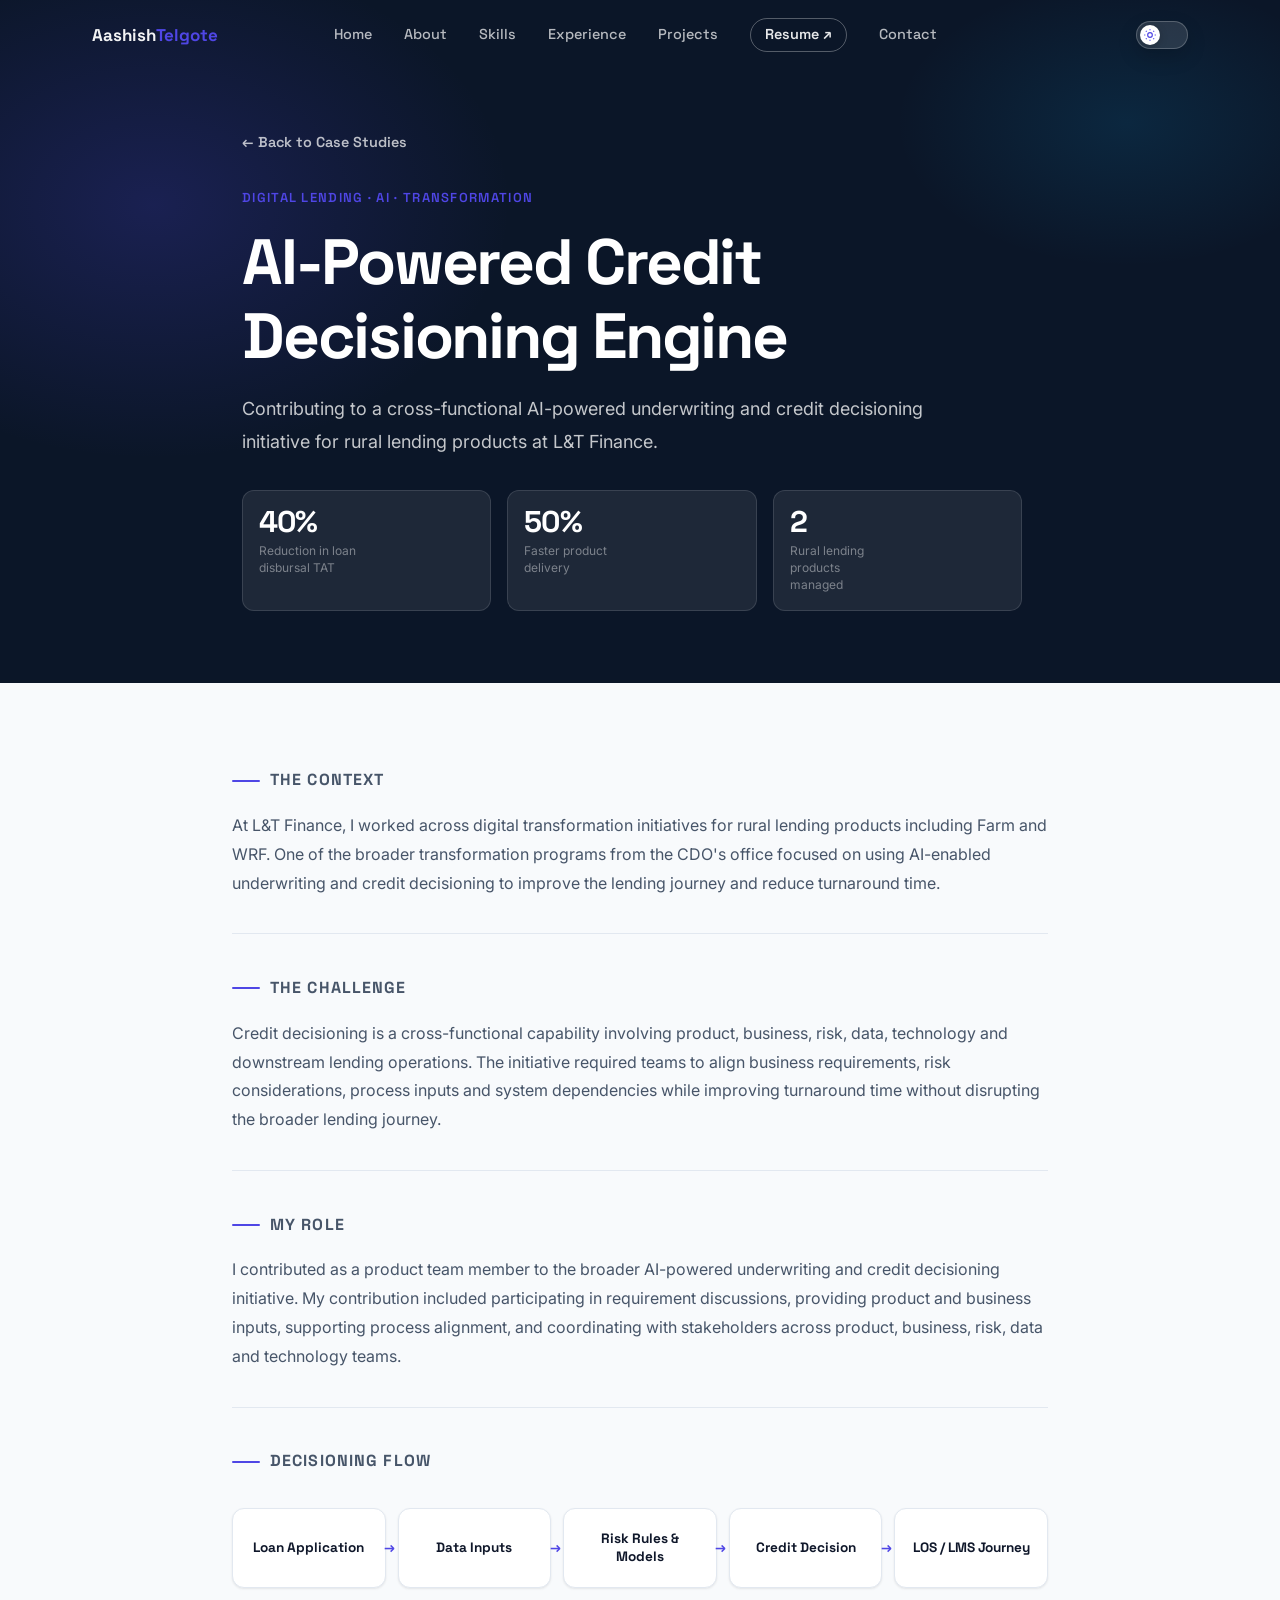
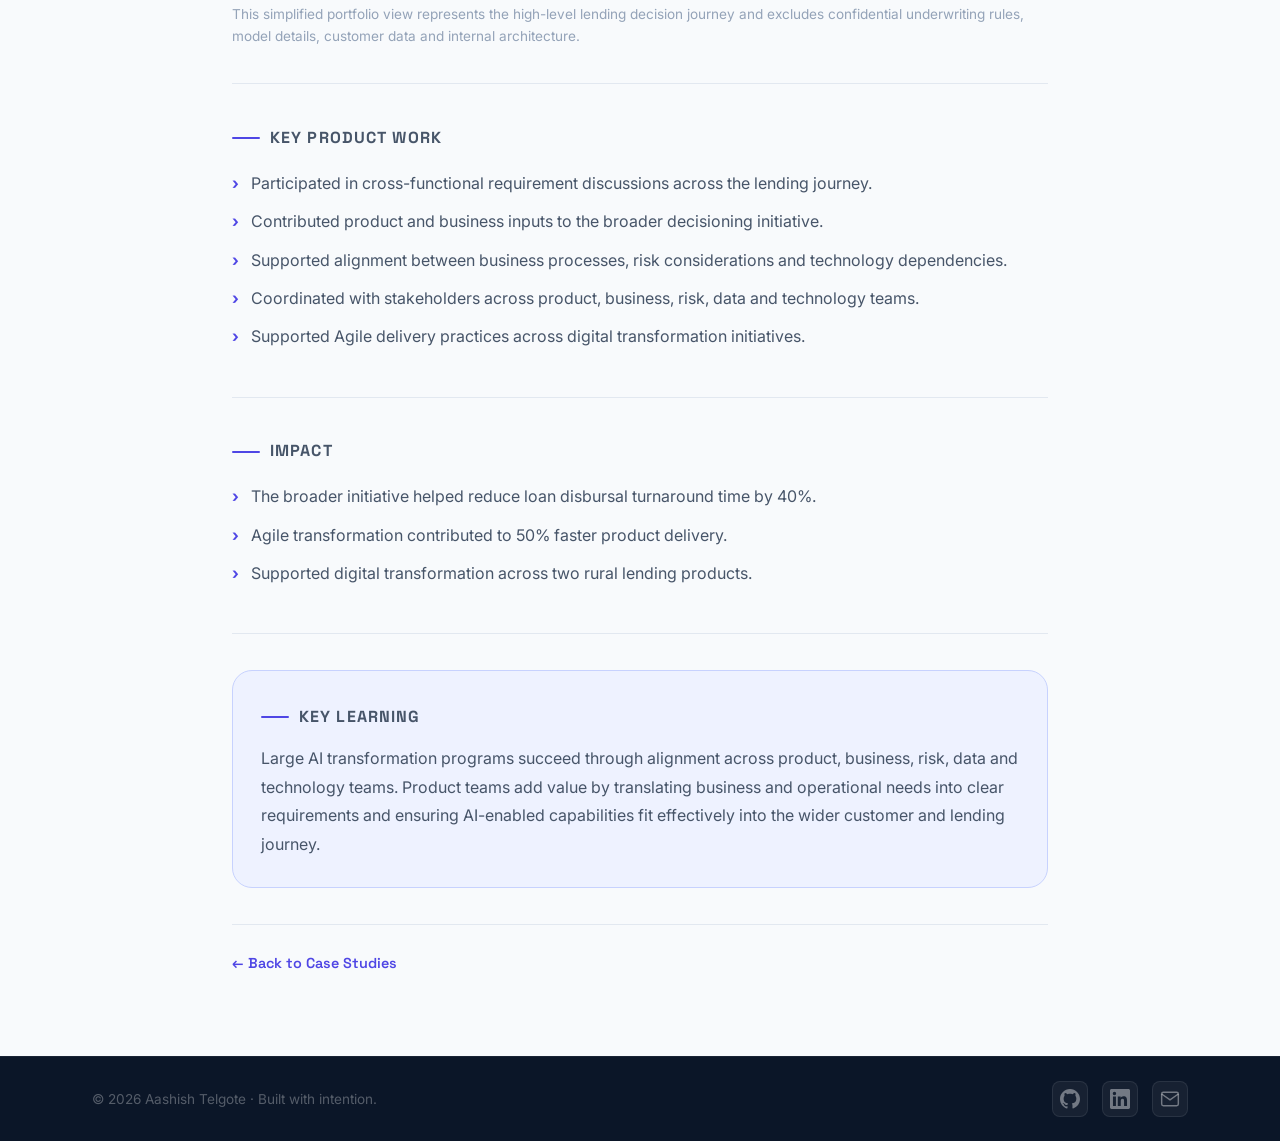
==== commit 3dab20b4: "Refine AI credit decisioning case study ownership" ====
--- a/projects/ai/credit-decisioning-engine.html
+++ b/projects/ai/credit-decisioning-engine.html
@@ -58,7 +58,7 @@
         <a href="../../index.html#case-studies" class="case-back">← Back to Case Studies</a>
         <p class="eyebrow">Digital Lending · AI · Transformation</p>
         <h1 class="case-title">AI-Powered Credit Decisioning Engine</h1>
-        <p class="case-intro">Building an automated underwriting and credit decisioning capability for rural lending products at L&amp;T Finance.</p>
+        <p class="case-intro">Contributing to a cross-functional AI-powered underwriting and credit decisioning initiative for rural lending products at L&amp;T Finance.</p>
         <div class="case-metrics" aria-label="Key outcomes">
           <div class="metric"><span class="metric__val">40%</span><span class="metric__label">Reduction in loan disbursal TAT</span></div>
           <div class="metric"><span class="metric__val">50%</span><span class="metric__label">Faster product delivery</span></div>
@@ -68,13 +68,13 @@
     </section>
     <section class="section">
       <div class="container case-study">
-        <article class="case-section reveal"><p class="section-label">The Context</p><p>At L&amp;T Finance, I worked across digital transformation for rural lending products, including Farm and WRF. The opportunity was to improve lending decisions and reduce turnaround time by bringing structured data and automated decisioning into the existing loan journey.</p></article>
-        <article class="case-section reveal"><p class="section-label">The Challenge</p><p>Credit decisioning required close alignment between product, risk, data science, engineering, and the existing LOS/LMS ecosystem. The solution needed to translate underwriting requirements into dependable data inputs and decision logic without disrupting the wider lending journey.</p></article>
-        <article class="case-section reveal"><p class="section-label">My Role</p><p>I contributed to the product workstream from the CDO's office, helping define data inputs, decision logic, product requirements, and integration with the existing lending stack. I coordinated across data science, engineering, risk, and business stakeholders as the capability moved toward production.</p></article>
-        <article class="case-section reveal"><p class="section-label">Decisioning Flow</p><div class="product-flow" aria-label="Simplified credit decisioning flow"><span>Loan Application</span><span>Data Inputs</span><span>Risk Rules &amp; Models</span><span>Credit Decision</span><span>LOS / LMS Journey</span></div><p class="case-note">This simplified portfolio view excludes confidential underwriting rules, model details, customer data, and internal architecture.</p></article>
-        <article class="case-section reveal"><p class="section-label">Key Product Work</p><ul class="case-list"><li>Translated rural lending needs into structured product and data requirements.</li><li>Helped define decision inputs and logic with risk and data science teams.</li><li>Aligned the decisioning capability with the existing LOS/LMS journey.</li><li>Supported cross-functional delivery across business and technology teams.</li><li>Applied Agile transformation practices to improve delivery speed.</li></ul></article>
-        <article class="case-section reveal"><p class="section-label">Impact</p><ul class="case-list"><li>Reduced loan disbursal turnaround time by 40%.</li><li>Accelerated product delivery by 50% through Agile transformation.</li><li>Supported digital transformation across two rural lending products.</li></ul></article>
-        <article class="case-section case-section--learning reveal"><p class="section-label">Key Learning</p><p>AI credit decisioning succeeds when product, risk, data, and lending operations share a clear definition of every input, rule, exception, and downstream outcome.</p></article>
+        <article class="case-section reveal"><p class="section-label">The Context</p><p>At L&amp;T Finance, I worked across digital transformation initiatives for rural lending products including Farm and WRF. One of the broader transformation programs from the CDO's office focused on using AI-enabled underwriting and credit decisioning to improve the lending journey and reduce turnaround time.</p></article>
+        <article class="case-section reveal"><p class="section-label">The Challenge</p><p>Credit decisioning is a cross-functional capability involving product, business, risk, data, technology and downstream lending operations. The initiative required teams to align business requirements, risk considerations, process inputs and system dependencies while improving turnaround time without disrupting the broader lending journey.</p></article>
+        <article class="case-section reveal"><p class="section-label">My Role</p><p>I contributed as a product team member to the broader AI-powered underwriting and credit decisioning initiative. My contribution included participating in requirement discussions, providing product and business inputs, supporting process alignment, and coordinating with stakeholders across product, business, risk, data and technology teams.</p></article>
+        <article class="case-section reveal"><p class="section-label">Decisioning Flow</p><div class="product-flow" aria-label="Simplified credit decisioning flow"><span>Loan Application</span><span>Data Inputs</span><span>Risk Rules &amp; Models</span><span>Credit Decision</span><span>LOS / LMS Journey</span></div><p class="case-note">This simplified portfolio view represents the high-level lending decision journey and excludes confidential underwriting rules, model details, customer data and internal architecture.</p></article>
+        <article class="case-section reveal"><p class="section-label">Key Product Work</p><ul class="case-list"><li>Participated in cross-functional requirement discussions across the lending journey.</li><li>Contributed product and business inputs to the broader decisioning initiative.</li><li>Supported alignment between business processes, risk considerations and technology dependencies.</li><li>Coordinated with stakeholders across product, business, risk, data and technology teams.</li><li>Supported Agile delivery practices across digital transformation initiatives.</li></ul></article>
+        <article class="case-section reveal"><p class="section-label">Impact</p><ul class="case-list"><li>The broader initiative helped reduce loan disbursal turnaround time by 40%.</li><li>Agile transformation contributed to 50% faster product delivery.</li><li>Supported digital transformation across two rural lending products.</li></ul></article>
+        <article class="case-section case-section--learning reveal"><p class="section-label">Key Learning</p><p>Large AI transformation programs succeed through alignment across product, business, risk, data and technology teams. Product teams add value by translating business and operational needs into clear requirements and ensuring AI-enabled capabilities fit effectively into the wider customer and lending journey.</p></article>
         <div class="case-bottom-nav reveal"><a href="../../index.html#case-studies" class="case-back">← Back to Case Studies</a></div>
       </div>
     </section>
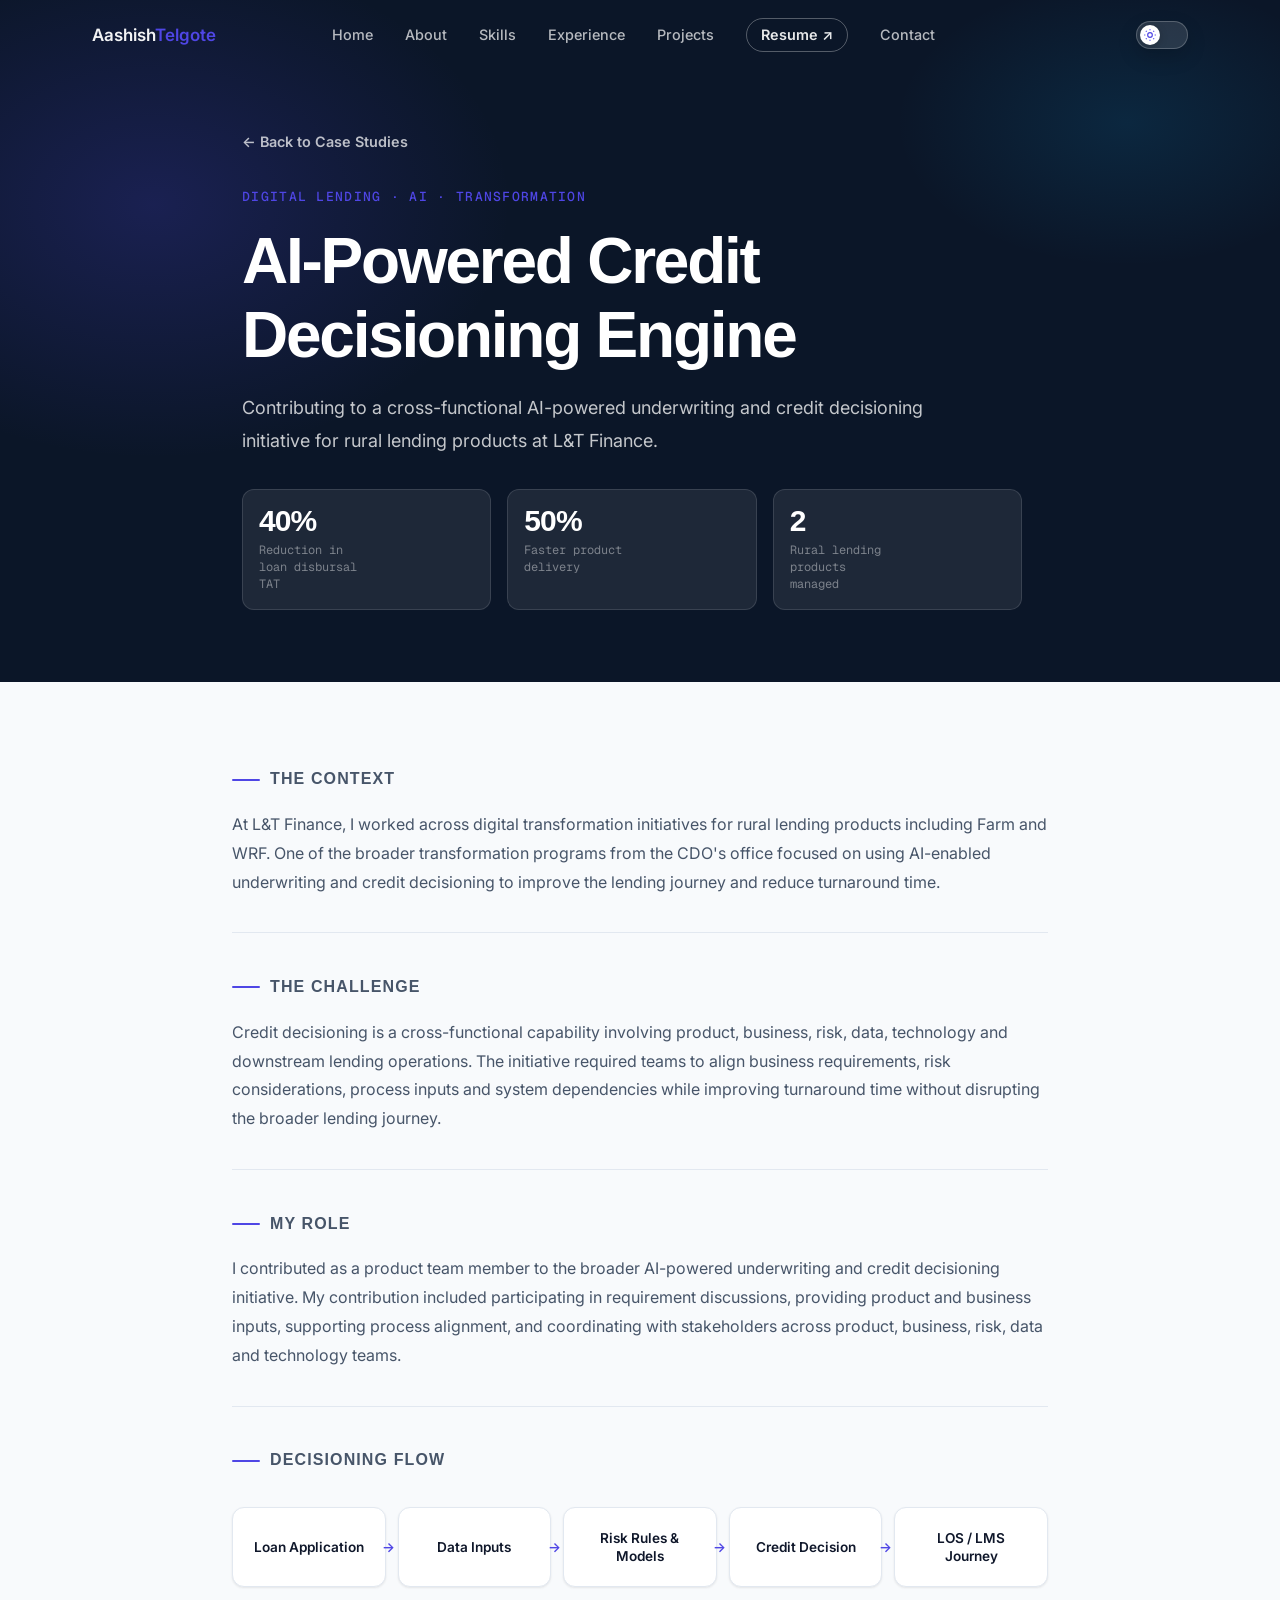
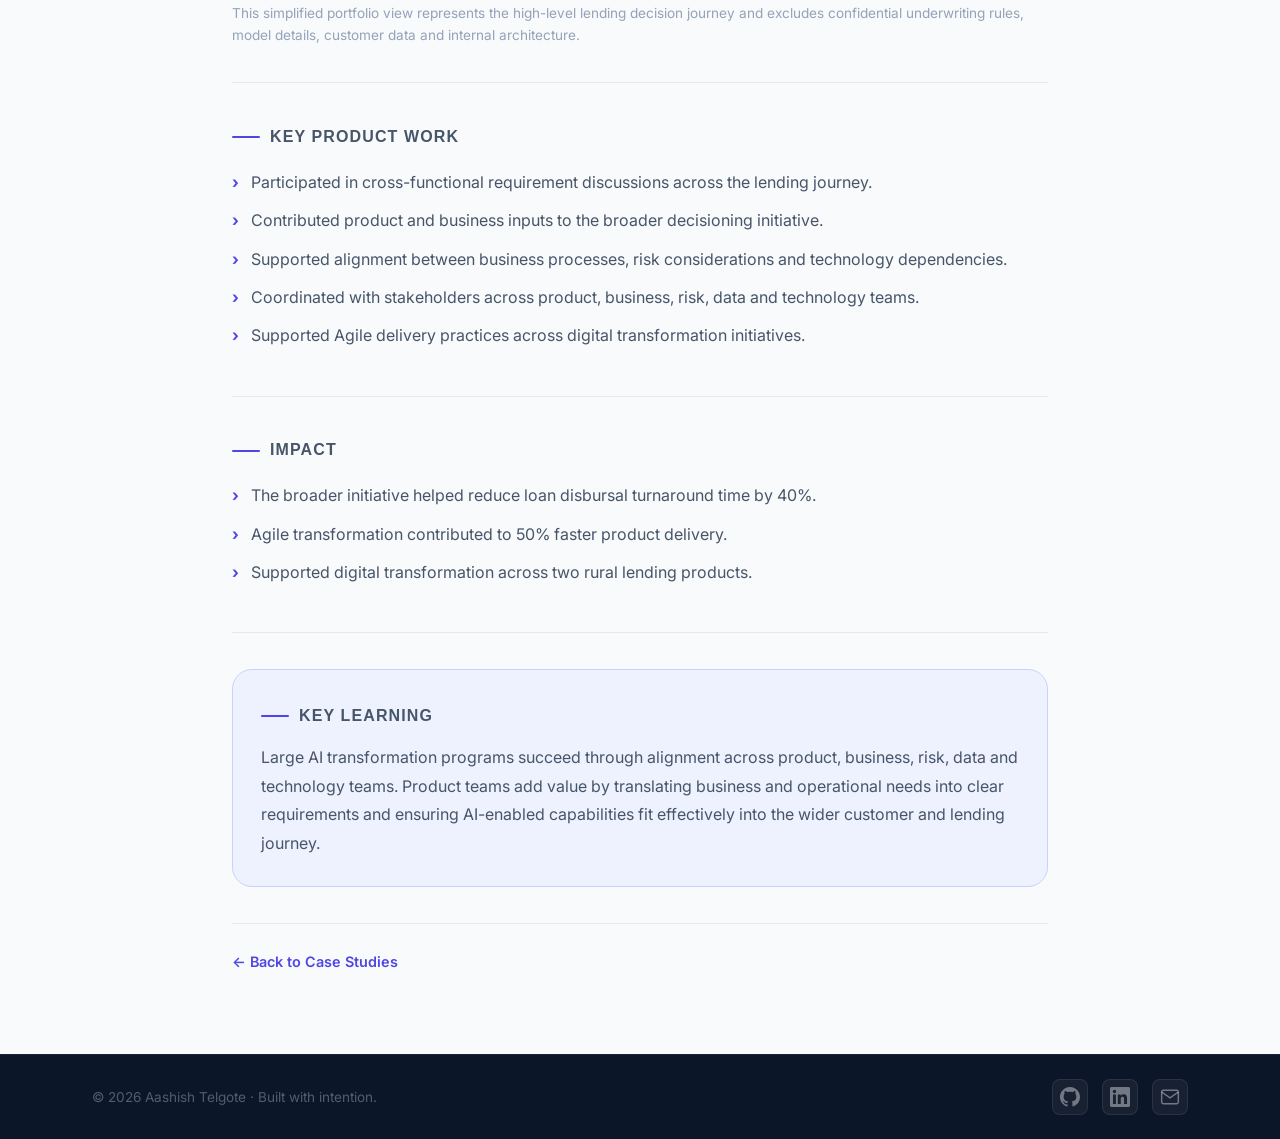
==== commit 546be958: "Finalize portfolio v2.1 executive experience" ====
--- a/projects/ai/credit-decisioning-engine.html
+++ b/projects/ai/credit-decisioning-engine.html
@@ -3,7 +3,7 @@
 <head>
   <meta charset="UTF-8" />
   <meta name="viewport" content="width=device-width, initial-scale=1.0" />
-  <meta name="description" content="Case study on an AI-powered underwriting and credit decisioning engine for rural lending products at L&amp;T Finance." />
+  <meta name="description" content="Case study on contributing to a cross-functional AI-powered underwriting and credit decisioning initiative for rural lending at L&amp;T Finance." />
   <title>AI-Powered Credit Decisioning Engine | Aashish Telgote Case Study</title>
   <meta name="author" content="Aashish Telgote">
   <link rel="icon" type="image/svg+xml" href="../../assets/images/favicon/favicon.svg">
@@ -15,11 +15,13 @@
   <meta property="og:type" content="article">
   <meta property="og:url" content="https://aashishlabs.github.io/projects/ai/credit-decisioning-engine.html">
   <meta property="og:title" content="AI-Powered Credit Decisioning Engine | Aashish Telgote Case Study">
-  <meta property="og:description" content="Building an AI-powered underwriting and credit decisioning engine for rural lending products.">
+  <meta property="og:description" content="Contributing to a cross-functional AI-powered underwriting and credit decisioning initiative at L&amp;T Finance.">
   <meta property="og:image" content="https://aashishlabs.github.io/assets/images/favicon/og-image.jpg">
+  <link rel="preconnect" href="https://api.fontshare.com" crossorigin />
   <link rel="preconnect" href="https://fonts.googleapis.com" />
   <link rel="preconnect" href="https://fonts.gstatic.com" crossorigin />
-  <link href="https://fonts.googleapis.com/css2?family=Space+Grotesk:wght@400;500;600;700&family=Inter:ital,wght@0,400;0,500;0,600;1,400&display=swap" rel="stylesheet" />
+  <link href="https://api.fontshare.com/v2/css?f[]=cabinet-grotesk@600,700&display=swap" rel="stylesheet" />
+  <link href="https://fonts.googleapis.com/css2?family=Geist+Mono:wght@400;500&family=Inter:wght@400;500;600&display=swap" rel="stylesheet" />
   <script>
     (() => {
       const storedTheme = localStorage.getItem('theme');
--- a/assets/css/style.css
+++ b/assets/css/style.css
@@ -24,8 +24,9 @@
   --border: #E2E8F0;
   --border-strong: #CBD5E1;
 
-  --font-display: 'Space Grotesk', system-ui, sans-serif;
-  --font-body: 'Inter', system-ui, sans-serif;
+  --font-display: 'Cabinet Grotesk', sans-serif;
+  --font-body: 'Inter', sans-serif;
+  --font-mono: 'Geist Mono', monospace;
 
   --section-py: 5rem;
   --container-width: 1160px;
@@ -81,7 +82,6 @@
 }
 
 body {
-  font-family: 'Inter', system-ui, sans-serif;
   font-family: var(--font-body);
   background-color: #F8FAFC;
   background-color: var(--bg);
@@ -102,22 +102,21 @@
    TYPOGRAPHY — PREMIUM HIERARCHY
 ──────────────────────────────────── */
 h1, h2, h3, h4 {
-  font-family: 'Space Grotesk', system-ui, sans-serif;
   font-family: var(--font-display);
   font-weight: 700;
   line-height: 1.15;
   letter-spacing: -0.02em;
 }
+button, input, select, textarea { font-family: inherit; }
 
 /* Section label: "ABOUT" / "EXPERIENCE" — premium accent-line treatment */
 .section-label {
   display: inline-flex;
   align-items: center;
   gap: 0.625rem;
-  font-family: 'Space Grotesk', system-ui, sans-serif;
-  font-family: var(--font-display);
+  font-family: var(--font-mono);
   font-size: 1rem;
-  font-weight: 700;
+  font-weight: 500;
   letter-spacing: 0.07em;
   text-transform: uppercase;
   color: #4F46E5;
@@ -140,9 +139,17 @@
 .section-label--light::before {
   background-color: rgba(199,210,254,0.7);
 }
+.section-label--home::before {
+  content: '::';
+  width: auto;
+  height: auto;
+  background: none;
+}
 
 /* Section heading — confident, not oversized */
 .section-heading {
+  font-family: var(--font-display);
+  font-weight: 700;
   font-size: clamp(1.625rem, 3.25vw, 2.25rem);
   color: #0F172A;
   color: var(--text);
@@ -163,10 +170,9 @@
 
 .eyebrow {
   display: block;
-  font-family: 'Space Grotesk', system-ui, sans-serif;
-  font-family: var(--font-display);
+  font-family: var(--font-mono);
   font-size: 0.8125rem;
-  font-weight: 600;
+  font-weight: 500;
   letter-spacing: 0.1em;
   text-transform: uppercase;
   color: #4F46E5;
@@ -207,8 +213,7 @@
   padding: 0.6875rem 1.5rem;
   border-radius: 0.375rem;
   border-radius: var(--radius-sm);
-  font-family: 'Space Grotesk', system-ui, sans-serif;
-  font-family: var(--font-display);
+  font-family: var(--font-body);
   font-weight: 600;
   font-size: 0.9375rem;
   transition: all 0.2s ease;
@@ -246,8 +251,7 @@
 
 /* Resume link in nav */
 .nav__resume {
-  font-family: 'Space Grotesk', system-ui, sans-serif;
-  font-family: var(--font-display);
+  font-family: var(--font-body);
   font-size: 0.875rem;
   font-weight: 600 !important;
   color: rgba(255,255,255,0.9) !important;
@@ -319,9 +323,8 @@
 }
 
 .nav__logo {
-  font-family: 'Space Grotesk', system-ui, sans-serif;
-  font-family: var(--font-display);
-  font-weight: 700;
+  font-family: var(--font-body);
+  font-weight: 600;
   font-size: 1.0625rem;
   color: rgba(255,255,255,0.95);
   flex-shrink: 0;
@@ -341,8 +344,7 @@
   padding: 0;
 }
 .nav__links a {
-  font-family: 'Space Grotesk', system-ui, sans-serif;
-  font-family: var(--font-display);
+  font-family: var(--font-body);
   font-size: 0.9rem;
   font-weight: 500;
   color: rgba(255,255,255,0.7);
@@ -504,10 +506,6 @@
 html[data-theme="dark"] .timeline__dot {
   border-color: var(--bg-alt);
 }
-html[data-theme="dark"] .timeline__logo--img {
-  background: #ffffff;
-  border-color: rgba(255,255,255,0.18);
-}
 html[data-theme="dark"] .timeline__footer,
 html[data-theme="dark"] .project-card__impact,
 html[data-theme="dark"] .impact-item:first-child {
@@ -587,6 +585,8 @@
 
 /* HEADLINE: tighter, more controlled */
 .hero__headline {
+  font-family: var(--font-display);
+  font-weight: 700;
   font-size: clamp(1.875rem, 3.8vw, 3.125rem);
   color: #ffffff;
   line-height: 1.1;
@@ -628,7 +628,6 @@
 }
 .metric__val {
   display: block;
-  font-family: 'Space Grotesk', system-ui, sans-serif;
   font-family: var(--font-display);
   font-size: 1.875rem;
   font-weight: 700;
@@ -637,6 +636,7 @@
   letter-spacing: -0.03em;
 }
 .metric__label {
+  font-family: var(--font-mono);
   display: block;
   font-size: 0.75rem;
   color: rgba(255,255,255,0.42);
@@ -683,8 +683,7 @@
   gap: 0.5rem;
   color: rgba(255,255,255,0.25);
   font-size: 0.625rem;
-  font-family: 'Space Grotesk', system-ui, sans-serif;
-  font-family: var(--font-display);
+  font-family: var(--font-mono);
   letter-spacing: 0.14em;
   text-transform: uppercase;
   z-index: 1;
@@ -705,7 +704,7 @@
   align-items: start;
 }
 
-.about__bio .section-heading { margin-bottom: 1.5rem; }
+.about__bio .section-heading { margin-bottom: 0.5rem; }
 .about__bio p {
   color: #475569;
   color: var(--text-secondary);
@@ -713,6 +712,13 @@
   line-height: 1.8;
   font-size: 1rem;
 }
+.about__bio .about__hello {
+  font-family: var(--font-mono);
+  font-size: 1.0625rem;
+  font-weight: 500;
+  line-height: 1.5;
+  margin-bottom: 0.75rem;
+}
 .about__bio p:last-of-type { margin-bottom: 0; }
 
 .about__links {
@@ -725,8 +731,7 @@
   display: inline-flex;
   align-items: center;
   gap: 0.5rem;
-  font-family: 'Space Grotesk', system-ui, sans-serif;
-  font-family: var(--font-display);
+  font-family: var(--font-body);
   font-weight: 600;
   font-size: 0.9rem;
   color: #4F46E5;
@@ -736,10 +741,9 @@
 .social-link:hover { opacity: 0.7; }
 
 .pillars-heading {
-  font-family: 'Space Grotesk', system-ui, sans-serif;
-  font-family: var(--font-display);
+  font-family: var(--font-mono);
   font-size: 0.75rem;
-  font-weight: 700;
+  font-weight: 500;
   letter-spacing: 0.1em;
   text-transform: uppercase;
   color: #94A3B8;
@@ -762,15 +766,30 @@
   padding: 1rem 1.125rem;
   background: #fff;
   border: 1px solid #E2E8F0;
-  border: 1px solid var(--border);
+  border: 1px solid rgba(79,70,229,0.18);
   border-radius: 0.75rem;
   border-radius: var(--radius);
-  transition: border-color 0.2s ease, box-shadow 0.2s ease;
+  transition: box-shadow 0.2s ease, transform 0.2s ease, border-color 0.2s ease;
 }
 .bring-item:hover {
   border-color: #C7D2FE;
+  border-color: rgba(79,70,229,0.38);
+  box-shadow: 0 4px 16px rgba(79,70,229,0.07);
+}
+html[data-theme="dark"] .bring-item {
   border-color: var(--accent-border);
-  box-shadow: 0 4px 16px rgba(79,70,229,0.07);
+}
+html[data-theme="dark"] .bring-item:hover {
+  border-color: rgba(129,140,248,0.52);
+}
+@media (hover: hover) and (pointer: fine) {
+  .bring-item:hover {
+    box-shadow: 0 8px 28px rgba(0,0,0,0.09);
+    transform: translateX(5px);
+  }
+  html[data-theme="dark"] .bring-item:hover {
+    box-shadow: var(--shadow);
+  }
 }
 .bring-icon {
   font-size: 1.125rem;
@@ -780,8 +799,7 @@
 }
 .bring-item strong {
   display: block;
-  font-family: 'Space Grotesk', system-ui, sans-serif;
-  font-family: var(--font-display);
+  font-family: var(--font-body);
   font-size: 0.9rem;
   font-weight: 600;
   color: #0F172A;
@@ -804,6 +822,7 @@
   grid-template-columns: repeat(2, 1fr);
   gap: 1.25rem;
 }
+.skill-card--wide { grid-column: 1 / -1; }
 
 .skill-card {
   background: #ffffff;
@@ -831,10 +850,9 @@
   border-color: #a5b4fc;
 }
 .skill-card__title {
-  font-family: 'Space Grotesk', system-ui, sans-serif;
   font-family: var(--font-display);
   font-size: 0.9rem;
-  font-weight: 700;
+  font-weight: 600;
   color: #0F172A;
   color: var(--text);
   margin-bottom: 1.125rem;
@@ -879,7 +897,63 @@
   transition: background 0.15s ease, color 0.15s ease;
 }
 .skill-card__more {
-  display: none;
+  display: flex;
+  align-items: center;
+  justify-content: center;
+  width: max-content;
+  margin: 0.625rem 0 0 auto;
+  padding: 0.15rem 0.25rem;
+  border: 0;
+  border-radius: 999px;
+  background: transparent;
+  color: var(--text-muted);
+  font-family: var(--font-body);
+  font-size: 0.75rem;
+  font-weight: 600;
+  line-height: 1;
+  cursor: pointer;
+}
+.skill-card__more[aria-expanded="true"] { color: var(--accent); }
+
+@media (min-width: 901px) {
+  .skill-card--desktop-collapsible:not(.skill-card--expanded) .tag--desktop-collapsed-hidden { display: none; }
+  .skill-card--accent .tag--desktop-order-first { order: -1; }
+  .skill-card--accent .tag--desktop-order-later,
+  .skill-card--desktop-collapsible:not(.skill-card--expanded) .tag--desktop-order-later { order: 1; }
+  .skills__grid > .skill-card--desktop-collapsible {
+    position: relative;
+    padding-bottom: 3.25rem;
+  }
+  .skills__grid > .skill-card--desktop-collapsible .skill-card__more {
+    position: absolute;
+    right: 1.5rem;
+    bottom: 1.25rem;
+    margin: 0;
+    padding: 0;
+    border: 0;
+    border-radius: 0;
+    background: transparent;
+    color: var(--accent);
+    font-size: 0.8125rem;
+    line-height: 1.25;
+    transition: opacity 0.2s ease;
+  }
+  .skills__grid > .skill-card--desktop-collapsible .skill-card__more:hover {
+    opacity: 0.75;
+    text-decoration: underline;
+    text-underline-offset: 0.2em;
+  }
+  .skills__grid > .skill-card--desktop-collapsible .skill-card__more:focus-visible {
+    outline: 2px solid var(--accent);
+    outline-offset: 3px;
+  }
+  .skills__grid > .skill-card:not(.skill-card--desktop-collapsible) .skill-card__more { display: none; }
+  .tag--long {
+    max-width: 100%;
+    white-space: normal;
+    overflow-wrap: anywhere;
+    line-height: 1.25;
+  }
 }
 
 .tag:hover {
@@ -983,18 +1057,18 @@
   justify-content: center;
 }
 
-/* Image logo: white card, tight padding so logo fills the frame */
+/* Image logo: compact mark on a transparent wrapper */
 .timeline__logo--img {
-  background: #ffffff;
-  border: 1px solid #E2E8F0;
-  border: 1px solid var(--border);
-  padding: 4px;
-  box-shadow: 0 1px 6px rgba(0,0,0,0.08);
+  background: transparent;
+  border: 0;
+  padding: 6px;
+  box-shadow: none;
 }
 .timeline__logo--img img {
   width: 100%;
   height: 100%;
   object-fit: contain;
+  border-radius: 12px;
   display: block;
 }
 
@@ -1033,10 +1107,9 @@
   flex-wrap: wrap;
 }
 .timeline__period {
-  font-family: 'Space Grotesk', system-ui, sans-serif;
-  font-family: var(--font-display);
+  font-family: var(--font-mono);
   font-size: 0.75rem;
-  font-weight: 700;
+  font-weight: 500;
   color: #4F46E5;
   color: var(--accent);
   background: #EEF2FF;
@@ -1046,25 +1119,26 @@
   line-height: 1;
 }
 .timeline__location {
+  font-family: var(--font-mono);
   font-size: 0.8125rem;
   color: #94A3B8;
   color: var(--text-muted);
 }
 
 .timeline__role {
-  font-family: 'Space Grotesk', system-ui, sans-serif;
   font-family: var(--font-display);
   font-size: 1.0625rem;
-  font-weight: 700;
+  font-weight: 600;
   color: #0F172A;
   color: var(--text);
   margin-bottom: 0.15rem;
 }
 .timeline__org {
+  font-family: var(--font-body);
   font-size: 0.9rem;
   color: #475569;
   color: var(--text-secondary);
-  font-weight: 500;
+  font-weight: 600;
   margin-bottom: 0.875rem;
 }
 .timeline__bullets {
@@ -1105,8 +1179,7 @@
   align-items: center;
 }
 .earlier-role__title {
-  font-family: 'Space Grotesk', system-ui, sans-serif;
-  font-family: var(--font-display);
+  font-family: var(--font-body);
   font-weight: 600;
   font-size: 0.9rem;
   color: #0F172A;
@@ -1145,7 +1218,7 @@
   backdrop-filter: blur(8px);
   opacity: 0.28;
   transform: translateY(-50%);
-  font-family: var(--font-display);
+  font-family: var(--font-body);
   font-size: 2rem;
   line-height: 1;
   cursor: pointer;
@@ -1264,9 +1337,9 @@
   width: fit-content;
   margin-top: 0.25rem;
   color: var(--accent);
-  font-family: var(--font-display);
+  font-family: var(--font-body);
   font-size: 0.8125rem;
-  font-weight: 700;
+  font-weight: 600;
   opacity: 0;
   transform: translateY(4px);
   transition: opacity 0.2s ease, transform 0.2s ease;
@@ -1278,9 +1351,10 @@
 }
 
 .project-card__tag {
+  font-family: var(--font-mono);
   display: inline-block;
   font-size: 0.6875rem;
-  font-weight: 700;
+  font-weight: 500;
   letter-spacing: 0.09em;
   text-transform: uppercase;
   color: #4F46E5;
@@ -1293,10 +1367,9 @@
   line-height: 1;
 }
 .project-card__title {
-  font-family: 'Space Grotesk', system-ui, sans-serif;
   font-family: var(--font-display);
   font-size: 1.0625rem;
-  font-weight: 700;
+  font-weight: 600;
   color: #0F172A;
   color: var(--text);
   line-height: 1.3;
@@ -1308,6 +1381,7 @@
   color: var(--accent);
 }
 .project-card__org {
+  font-family: var(--font-mono);
   font-size: 0.8125rem;
   color: #94A3B8;
   color: var(--text-muted);
@@ -1341,7 +1415,6 @@
 }
 .impact-val {
   display: block;
-  font-family: 'Space Grotesk', system-ui, sans-serif;
   font-family: var(--font-display);
   font-size: 1.625rem;
   font-weight: 700;
@@ -1351,6 +1424,7 @@
   letter-spacing: -0.03em;
 }
 .impact-label {
+  font-family: var(--font-mono);
   display: block;
   font-size: 0.7rem;
   color: #94A3B8;
@@ -1389,10 +1463,9 @@
   border-color: var(--border-strong);
 }
 .cert-card__year {
-  font-family: 'Space Grotesk', system-ui, sans-serif;
-  font-family: var(--font-display);
+  font-family: var(--font-mono);
   font-size: 0.7rem;
-  font-weight: 700;
+  font-weight: 500;
   color: #4F46E5;
   color: var(--accent);
   background: #EEF2FF;
@@ -1406,6 +1479,7 @@
   border: 1px solid var(--accent-border);
 }
 .cert-card__name {
+  font-family: var(--font-display);
   font-size: 0.9rem;
   font-weight: 600;
   color: #0F172A;
@@ -1423,7 +1497,7 @@
 .edu__block { margin-top: 3.5rem; }
 .edu__grid {
   display: grid;
-  grid-template-columns: repeat(auto-fill, minmax(320px, 1fr));
+  grid-template-columns: repeat(auto-fit, minmax(320px, 1fr));
   gap: 1.125rem;
   margin-top: 1.25rem;
 }
@@ -1439,12 +1513,23 @@
   border-radius: var(--radius);
   padding: 1.375rem;
   box-shadow: 0 1px 3px rgba(0,0,0,0.04);
+  transition: box-shadow 0.2s ease, transform 0.2s ease, border-color 0.2s ease;
+}
+@media (hover: hover) and (pointer: fine) {
+  .edu-card:hover {
+    box-shadow: 0 6px 20px rgba(0,0,0,0.08);
+    transform: translateY(-2px);
+    border-color: var(--border-strong);
+  }
+  html[data-theme="dark"] .edu-card:hover {
+    border-color: var(--accent-border);
+    box-shadow: var(--shadow);
+  }
 }
 .edu-card__year {
-  font-family: 'Space Grotesk', system-ui, sans-serif;
-  font-family: var(--font-display);
+  font-family: var(--font-mono);
   font-size: 0.75rem;
-  font-weight: 700;
+  font-weight: 500;
   color: #94A3B8;
   color: var(--text-muted);
   flex-shrink: 0;
@@ -1452,6 +1537,7 @@
   white-space: nowrap;
 }
 .edu-card__degree {
+  font-family: var(--font-display);
   font-size: 0.9625rem;
   font-weight: 600;
   color: #0F172A;
@@ -1489,6 +1575,7 @@
   align-items: center;
 }
 .contact-link {
+  font-family: var(--font-body);
   display: inline-flex;
   align-items: center;
   gap: 0.5rem;
@@ -1570,8 +1657,12 @@
   .portrait-wrapper { max-width: 300px; }
   .hero__inner { grid-template-columns: 1.3fr 1fr; gap: 2.5rem; }
 }
+@media (min-width: 769px) and (max-width: 1024px) {
+  .hero__metrics { display: grid; grid-template-columns: repeat(2, minmax(0, 1fr)); }
+}
 @media (max-width: 900px) {
   .skills__grid { grid-template-columns: 1fr; }
+  .skill-card:not(.skill-card--expanded) .tag:nth-child(n+9) { display: none; }
 }
 
 /* ────────────────────────────────────
@@ -1668,33 +1759,6 @@
   .skill-card__title { margin-bottom: 0.875rem; }
   .tags           { gap: 0.375rem; min-width: 0; }
   .tag            { max-width: 100%; white-space: normal; overflow-wrap: anywhere; font-size: 0.75rem; line-height: 1.25; padding: 0.25rem 0.6rem; }
-  .skill-card:not(.skill-card--expanded) .tag:nth-child(n+9) { display: none; }
-  .skill-card__more {
-    display: inline-flex;
-    align-items: center;
-    justify-content: center;
-    align-self: flex-end;
-    width: 2rem;
-    height: 1.5rem;
-    margin-top: 0.625rem;
-    padding: 0;
-    border: 0;
-    border-radius: 999px;
-    background: transparent;
-    color: var(--text-muted);
-    font-family: var(--font-display);
-    font-size: 1rem;
-    font-weight: 700;
-    line-height: 1;
-    cursor: pointer;
-  }
-  .skill-card__more[aria-expanded="true"] {
-    width: auto;
-    height: auto;
-    padding: 0.15rem 0.25rem;
-    font-size: 0.75rem;
-    color: var(--accent);
-  }
   .projects__grid .project-card { width: min(82vw, 23rem); }
   .timeline { padding-left: 2rem; }
   .timeline__card { padding: 1.25rem 1.375rem; }
@@ -1724,14 +1788,6 @@
     line-height: 1.25;
     overflow-wrap: anywhere;
   }
-  .skill-card__more {
-    width: 2rem;
-    margin-top: 0.625rem;
-    margin-left: auto;
-  }
-  .skill-card__more[aria-expanded="true"] {
-    width: auto;
-  }
   .projects__carousel .project-card__impact { grid-template-columns: 1fr 1fr; }
   .projects__carousel .impact-item:first-child { border-right: 1px solid var(--border); border-bottom: 0; }
   .footer__inner  { justify-content: center; text-align: center; }
@@ -1777,13 +1833,15 @@
   display: inline-flex;
   margin-bottom: 2rem;
   color: rgba(255,255,255,0.72);
-  font-family: var(--font-display);
+  font-family: var(--font-body);
   font-size: 0.9rem;
   font-weight: 600;
   transition: color 0.2s ease;
 }
 .case-back:hover { color: #ffffff; }
 .case-title {
+  font-family: var(--font-display);
+  font-weight: 700;
   color: #ffffff;
   font-size: clamp(2.25rem, 5vw, 4rem);
   letter-spacing: -0.035em;
@@ -1814,6 +1872,10 @@
   border-bottom: 1px solid var(--border);
   padding-bottom: 2.25rem;
   margin-bottom: 2.25rem;
+}
+.case-section > .section-label {
+  font-family: var(--font-display);
+  font-weight: 600;
 }
 .case-section p,
 .case-list {
@@ -1856,9 +1918,9 @@
   border: 1px solid var(--border);
   border-radius: var(--radius);
   box-shadow: var(--shadow-sm);
-  font-family: var(--font-display);
+  font-family: var(--font-body);
   font-size: 0.85rem;
-  font-weight: 700;
+  font-weight: 600;
   line-height: 1.35;
 }
 .product-flow span:not(:last-child)::after {
@@ -1885,8 +1947,8 @@
   display: block;
   max-width: 100%;
   color: var(--accent);
-  font-family: var(--font-display);
-  font-weight: 700;
+  font-family: var(--font-body);
+  font-weight: 600;
   line-height: 1.5;
   overflow-wrap: anywhere;
   word-break: normal;
